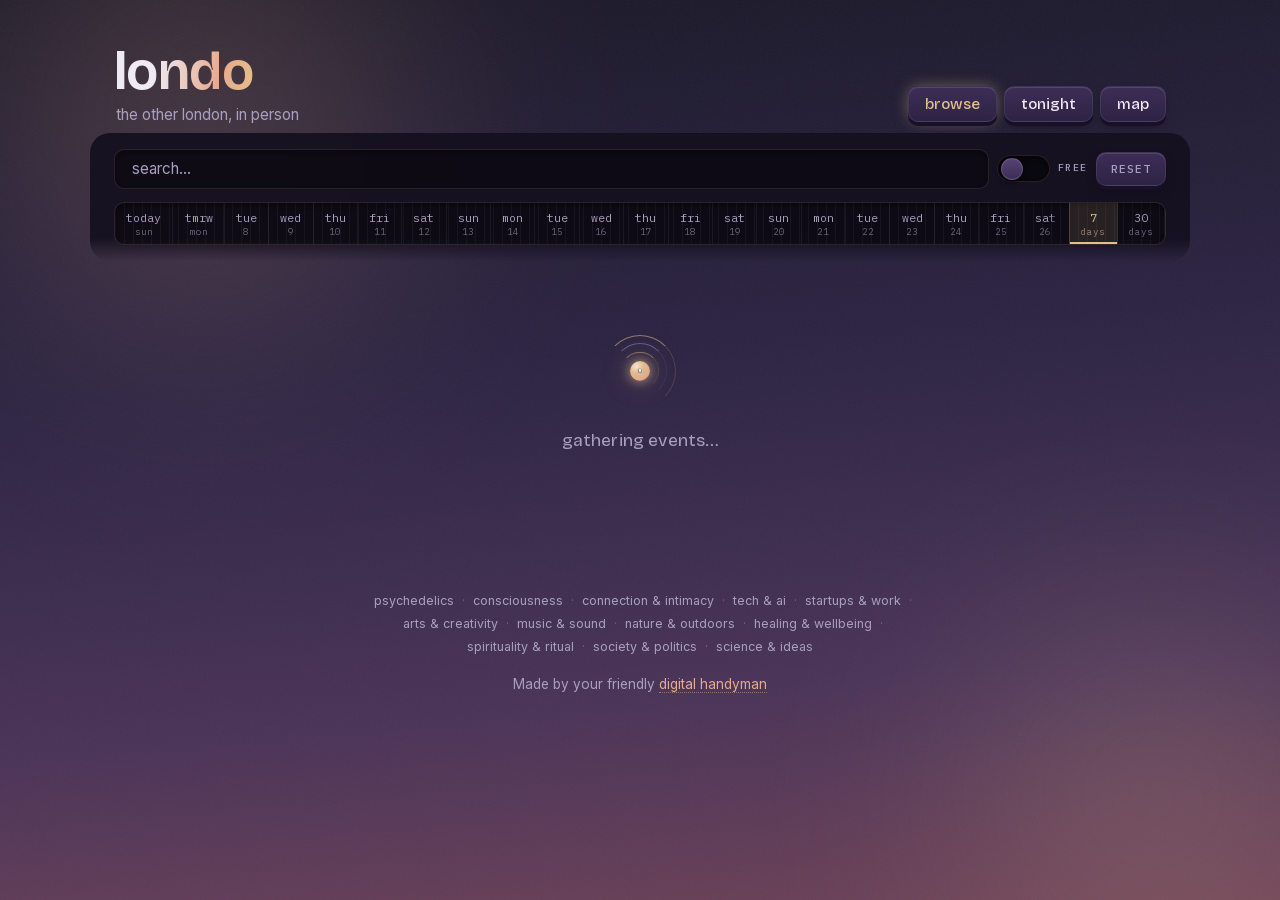
==== web/index.html @ 514b7e98 "Replace 'made in london' with the digital handyman credit Co-Authored-By: Claude Opus 5 <noreply@ant" ====
<!doctype html>
<html lang="en">
<head>
  <meta charset="utf-8">
  <meta name="viewport" content="width=device-width, initial-scale=1, viewport-fit=cover">
  <title>londo — the other london, in person</title>
  <meta name="theme-color" content="#14101f">
  <meta name="description" content="The other london, in person — gatherings that connect and inspire, from ecstatic dance to AI salons, breathwork to philosophy nights.">
  <link rel="manifest" href="manifest.webmanifest">
  <link rel="icon" type="image/svg+xml" href="icons/icon.svg">
  <link rel="icon" type="image/png" href="icons/favicon.png">
  <link rel="apple-touch-icon" href="icons/apple-touch-icon.png">
  <!-- APPLE-STARTUP-IMAGES: build_site.py replaces this with per-device
       apple-touch-startup-image links (iOS launch screens, from splash/) -->
  <meta name="apple-mobile-web-app-capable" content="yes">
  <meta name="apple-mobile-web-app-status-bar-style" content="black-translucent">
  <meta name="apple-mobile-web-app-title" content="londo">
  <link rel="stylesheet" href="fonts/fonts.css">
  <link rel="stylesheet" href="styles.css">
</head>
<body>
  <div class="sky" aria-hidden="true">
    <div class="blob blob-a"></div>
    <div class="blob blob-b"></div>
    <div class="grain"></div>
  </div>

  <header class="topbar">
    <div>
      <h1><a class="home" href="./" aria-label="londo home">londo</a></h1>
      <p class="tagline">the other london, in person</p>
    </div>
    <nav class="views" id="view-tabs" aria-label="views">
      <button class="key view-key lit" data-view="browse">browse</button>
      <button class="key view-key" data-view="tonight">tonight</button>
      <button class="key view-key" data-view="map">map</button>
    </nav>
  </header>

  <div class="controls" id="controls">
    <div class="controls-row">
      <input id="search" type="search" placeholder="search…" autocomplete="off" aria-label="search events">
      <div class="unit unit-inline">
        <label class="switch" title="free events only">
          <input type="checkbox" id="free-toggle" aria-label="free events only">
          <span class="slider"></span>
        </label>
        <span class="legend">free</span>
      </div>
      <button class="key reset-key" id="reset-filters" title="clear every filter">reset</button>
    </div>

    <div class="controls-row keys" id="category-pills" hidden>
      <button class="key cat-key lit" data-category="all">all</button>
      <button class="key cat-key key-move" data-category="move">move</button>
      <button class="key cat-key key-connect" data-category="connect">connect</button>
      <button class="key cat-key key-expand" data-category="expand">expand</button>
      <button class="key cat-key key-think" data-category="think">think</button>
      <button class="key cat-key key-make" data-category="make">make</button>
    </div>

    <div class="controls-row bench">
      <div class="unit" id="lens-unit" hidden>
        <div class="lens-toggle" id="lens-toggle" role="radiogroup" aria-label="tech lens">
          <button class="lens-stop" data-lens="tech" role="radio" aria-checked="false">tech</button>
          <button class="lens-stop lit" data-lens="all" role="radio" aria-checked="true">tech &amp; beyond</button>
          <button class="lens-stop" data-lens="beyond" role="radio" aria-checked="false">beyond</button>
        </div>
      </div>

      <div class="unit" id="compass-unit" hidden>
        <div class="areas" role="group" aria-label="london area">
          <div class="compass" id="compass">
            <svg viewBox="0 0 100 100" aria-hidden="true">
              <circle class="dial-face" cx="50" cy="50" r="49.5" />
              <path class="zone" data-area="north" d="M 40.1 40.1 A 14 14 0 0 1 59.9 40.1 L 81.8 18.2 A 45 45 0 0 0 18.2 18.2 Z"><title>north london</title></path>
              <path class="zone" data-area="east" d="M 59.9 40.1 A 14 14 0 0 1 59.9 59.9 L 81.8 81.8 A 45 45 0 0 0 81.8 18.2 Z"><title>east london</title></path>
              <path class="zone" data-area="south" d="M 59.9 59.9 A 14 14 0 0 1 40.1 59.9 L 18.2 81.8 A 45 45 0 0 0 81.8 81.8 Z"><title>south london</title></path>
              <path class="zone" data-area="west" d="M 40.1 59.9 A 14 14 0 0 1 40.1 40.1 L 18.2 18.2 A 45 45 0 0 0 18.2 81.8 Z"><title>west london</title></path>
              <circle class="zone" data-area="central" cx="50" cy="50" r="13"><title>central london</title></circle>
              <g class="dial-pts">
                <text x="50" y="21">n</text>
                <text x="79" y="50">e</text>
                <text x="50" y="79">s</text>
                <text x="21" y="50">w</text>
              </g>
            </svg>
          </div>
          <div class="area-labels">
            <span class="area-readout" id="area-readout">anywhere in london</span>
          </div>
        </div>
      </div>

      <div class="unit unit-grow">
        <div class="ticker-shell">
          <div class="ticker" id="week-strip">
            <!-- day cells rendered from live data -->
          </div>
          <div class="ticker-fixed" id="range-ticks">
            <button class="tick" data-day="7">7<small>days</small></button>
            <button class="tick" data-day="30">30<small>days</small></button>
          </div>
        </div>
      </div>
    </div>

    <div class="controls-row unit" id="topic-unit" hidden>
      <div class="tape-shell">
        <div class="tape-fixed" id="topic-anchor">
          <!-- the "anything" token stays put -->
        </div>
        <div class="tape" id="topic-chips">
          <!-- topic tokens rendered from live data -->
        </div>
      </div>
    </div>
  </div>

  <!-- our next event + this week's picks, populated from SITE.featured/SITE.curated -->
  <div id="spotlight" hidden></div>

  <main id="events">
    <div class="status status-loading" id="loading-state" aria-live="polite" aria-busy="true">
      <div class="loader" aria-hidden="true">
        <span class="loader-ring r1"></span>
        <span class="loader-ring r2"></span>
        <span class="loader-ring r3"></span>
        <span class="loader-core"></span>
        <span class="loader-spark s1"></span>
        <span class="loader-spark s2"></span>
        <span class="loader-spark s3"></span>
        <span class="loader-spark s4"></span>
      </div>
      <p class="loading-msg" id="loading-msg">gathering events…</p>
    </div>
  </main>

  <section id="map-view" hidden>
    <div id="map"></div>
  </section>

  <footer>
    <nav class="seo-nav" id="seo-nav" aria-label="topics"></nav>
    <p id="last-updated" hidden></p>
    <p>Made by your friendly <a href="https://www.digitalhandyman.london" rel="noopener">digital handyman</a></p>
  </footer>

  <nav class="bottom-tabs" id="bottom-tabs" aria-label="views">
    <button class="key view-key lit" data-view="browse">browse</button>
    <button class="key view-key" data-view="tonight">tonight</button>
    <button class="key view-key" data-view="map">map</button>
  </nav>

  <script src="config.js"></script>
  <script src="app.js"></script>
</body>
</html>
---- web/fonts/fonts.css ----
/* Self-hosted subset of Bricolage Grotesque, IBM Plex Mono, and Inter
   (latin + latin-ext only), mirroring the families/weights previously
   loaded from fonts.googleapis.com. Avoids sending visitor IPs to
   Google on every page load. Regenerate by re-fetching the same
   Google Fonts css2 URL and re-subsetting if weights/families change. */

@font-face {
  font-family: 'Bricolage Grotesque';
  font-style: normal;
  font-weight: 300 800;
  font-stretch: 100%;
  font-display: swap;
  src: url(../fonts/bricolage-grotesque-latin-ext.woff2) format('woff2');
  unicode-range: U+0100-02BA, U+02BD-02C5, U+02C7-02CC, U+02CE-02D7, U+02DD-02FF, U+0304, U+0308, U+0329, U+1D00-1DBF, U+1E00-1E9F, U+1EF2-1EFF, U+2020, U+20A0-20AB, U+20AD-20C0, U+2113, U+2C60-2C7F, U+A720-A7FF;
}
@font-face {
  font-family: 'IBM Plex Mono';
  font-style: normal;
  font-weight: 400;
  font-display: swap;
  src: url(../fonts/ibm-plex-mono-400-latin-ext.woff2) format('woff2');
  unicode-range: U+0100-02BA, U+02BD-02C5, U+02C7-02CC, U+02CE-02D7, U+02DD-02FF, U+0304, U+0308, U+0329, U+1D00-1DBF, U+1E00-1E9F, U+1EF2-1EFF, U+2020, U+20A0-20AB, U+20AD-20C0, U+2113, U+2C60-2C7F, U+A720-A7FF;
}
@font-face {
  font-family: 'IBM Plex Mono';
  font-style: normal;
  font-weight: 500;
  font-display: swap;
  src: url(../fonts/ibm-plex-mono-500-latin-ext.woff2) format('woff2');
  unicode-range: U+0100-02BA, U+02BD-02C5, U+02C7-02CC, U+02CE-02D7, U+02DD-02FF, U+0304, U+0308, U+0329, U+1D00-1DBF, U+1E00-1E9F, U+1EF2-1EFF, U+2020, U+20A0-20AB, U+20AD-20C0, U+2113, U+2C60-2C7F, U+A720-A7FF;
}
@font-face {
  font-family: 'IBM Plex Mono';
  font-style: normal;
  font-weight: 600;
  font-display: swap;
  src: url(../fonts/ibm-plex-mono-600-latin-ext.woff2) format('woff2');
  unicode-range: U+0100-02BA, U+02BD-02C5, U+02C7-02CC, U+02CE-02D7, U+02DD-02FF, U+0304, U+0308, U+0329, U+1D00-1DBF, U+1E00-1E9F, U+1EF2-1EFF, U+2020, U+20A0-20AB, U+20AD-20C0, U+2113, U+2C60-2C7F, U+A720-A7FF;
}
@font-face {
  font-family: 'Inter';
  font-style: normal;
  font-weight: 400;
  font-display: swap;
  src: url(../fonts/inter-latin-ext.woff2) format('woff2');
  unicode-range: U+0100-02BA, U+02BD-02C5, U+02C7-02CC, U+02CE-02D7, U+02DD-02FF, U+0304, U+0308, U+0329, U+1D00-1DBF, U+1E00-1E9F, U+1EF2-1EFF, U+2020, U+20A0-20AB, U+20AD-20C0, U+2113, U+2C60-2C7F, U+A720-A7FF;
}
@font-face {
  font-family: 'Inter';
  font-style: normal;
  font-weight: 500;
  font-display: swap;
  src: url(../fonts/inter-latin-ext.woff2) format('woff2');
  unicode-range: U+0100-02BA, U+02BD-02C5, U+02C7-02CC, U+02CE-02D7, U+02DD-02FF, U+0304, U+0308, U+0329, U+1D00-1DBF, U+1E00-1E9F, U+1EF2-1EFF, U+2020, U+20A0-20AB, U+20AD-20C0, U+2113, U+2C60-2C7F, U+A720-A7FF;
}
@font-face {
  font-family: 'Inter';
  font-style: normal;
  font-weight: 600;
  font-display: swap;
  src: url(../fonts/inter-latin-ext.woff2) format('woff2');
  unicode-range: U+0100-02BA, U+02BD-02C5, U+02C7-02CC, U+02CE-02D7, U+02DD-02FF, U+0304, U+0308, U+0329, U+1D00-1DBF, U+1E00-1E9F, U+1EF2-1EFF, U+2020, U+20A0-20AB, U+20AD-20C0, U+2113, U+2C60-2C7F, U+A720-A7FF;
}
@font-face {
  font-family: 'Bricolage Grotesque';
  font-style: normal;
  font-weight: 300 800;
  font-stretch: 100%;
  font-display: swap;
  src: url(../fonts/bricolage-grotesque-latin.woff2) format('woff2');
  unicode-range: U+0000-00FF, U+0131, U+0152-0153, U+02BB-02BC, U+02C6, U+02DA, U+02DC, U+0304, U+0308, U+0329, U+2000-206F, U+20AC, U+2122, U+2191, U+2193, U+2212, U+2215, U+FEFF, U+FFFD;
}
@font-face {
  font-family: 'IBM Plex Mono';
  font-style: normal;
  font-weight: 400;
  font-display: swap;
  src: url(../fonts/ibm-plex-mono-400-latin.woff2) format('woff2');
  unicode-range: U+0000-00FF, U+0131, U+0152-0153, U+02BB-02BC, U+02C6, U+02DA, U+02DC, U+0304, U+0308, U+0329, U+2000-206F, U+20AC, U+2122, U+2191, U+2193, U+2212, U+2215, U+FEFF, U+FFFD;
}
@font-face {
  font-family: 'IBM Plex Mono';
  font-style: normal;
  font-weight: 500;
  font-display: swap;
  src: url(../fonts/ibm-plex-mono-500-latin.woff2) format('woff2');
  unicode-range: U+0000-00FF, U+0131, U+0152-0153, U+02BB-02BC, U+02C6, U+02DA, U+02DC, U+0304, U+0308, U+0329, U+2000-206F, U+20AC, U+2122, U+2191, U+2193, U+2212, U+2215, U+FEFF, U+FFFD;
}
@font-face {
  font-family: 'IBM Plex Mono';
  font-style: normal;
  font-weight: 600;
  font-display: swap;
  src: url(../fonts/ibm-plex-mono-600-latin.woff2) format('woff2');
  unicode-range: U+0000-00FF, U+0131, U+0152-0153, U+02BB-02BC, U+02C6, U+02DA, U+02DC, U+0304, U+0308, U+0329, U+2000-206F, U+20AC, U+2122, U+2191, U+2193, U+2212, U+2215, U+FEFF, U+FFFD;
}
@font-face {
  font-family: 'Inter';
  font-style: normal;
  font-weight: 400;
  font-display: swap;
  src: url(../fonts/inter-latin.woff2) format('woff2');
  unicode-range: U+0000-00FF, U+0131, U+0152-0153, U+02BB-02BC, U+02C6, U+02DA, U+02DC, U+0304, U+0308, U+0329, U+2000-206F, U+20AC, U+2122, U+2191, U+2193, U+2212, U+2215, U+FEFF, U+FFFD;
}
@font-face {
  font-family: 'Inter';
  font-style: normal;
  font-weight: 500;
  font-display: swap;
  src: url(../fonts/inter-latin.woff2) format('woff2');
  unicode-range: U+0000-00FF, U+0131, U+0152-0153, U+02BB-02BC, U+02C6, U+02DA, U+02DC, U+0304, U+0308, U+0329, U+2000-206F, U+20AC, U+2122, U+2191, U+2193, U+2212, U+2215, U+FEFF, U+FFFD;
}
@font-face {
  font-family: 'Inter';
  font-style: normal;
  font-weight: 600;
  font-display: swap;
  src: url(../fonts/inter-latin.woff2) format('woff2');
  unicode-range: U+0000-00FF, U+0131, U+0152-0153, U+02BB-02BC, U+02C6, U+02DA, U+02DC, U+0304, U+0308, U+0329, U+2000-206F, U+20AC, U+2122, U+2191, U+2193, U+2212, U+2215, U+FEFF, U+FFFD;
}
---- web/styles.css ----
/* londo — the other london, in person.
   Dusk palette on an instrument panel: keys that press, toggles that click,
   a compass that points. Bricolage Grotesque speaks, Plex Mono measures. */

:root {
  --dusk-0: #14101f;
  --dusk-1: #1d1630;
  --dusk-2: #2a1f42;
  --mauve: #8e7aa8;
  --peach: #e8a98c;
  --gold: #e3c08d;
  --ink: #efeaf4;
  --ink-dim: #a99fc0;
  --card: rgba(255, 252, 250, 0.055);
  --card-edge: rgba(232, 169, 140, 0.14);
  --key-face: #2e2344;
  --key-side: #181028;
  --key-lit: #3c2d56;
  --radius: 18px;
  --display: "Bricolage Grotesque", Georgia, sans-serif;
  --mono: "IBM Plex Mono", ui-monospace, monospace;
  /* PWA launch splash + install-hint banner (psyconnect overrides in theme.css).
     Solid, opaque values on purpose — the glassy --card is too transparent for
     a free-floating banner. */
  --splash-bg: #14101f;
  --hint-bg: #201a30;
  /* One knob for every page-level container — topbar, filter bar, main, map
     and footer all read it, so they can't drift out of alignment. Sites
     override it in their theme (psyconnect runs wider to fit a 4-column
     spotlight). Kept just under the width where .grid's minmax(265px) would
     reflow the browse grid to 4 columns (~1161px). */
  --page-max: 1100px;
  font-size: 16px;
}

* { box-sizing: border-box; }

[hidden] { display: none !important; }

/* visually hidden, still read by screen readers (and crawlers) */
.sr-only {
  position: absolute;
  width: 1px;
  height: 1px;
  padding: 0;
  margin: -1px;
  overflow: hidden;
  clip: rect(0 0 0 0);
  white-space: nowrap;
  border: 0;
}

html { scroll-behavior: smooth; overflow-x: clip; }

body {
  margin: 0;
  min-height: 100vh;
  overflow-x: clip;
  background: linear-gradient(175deg, var(--dusk-0) 0%, var(--dusk-1) 38%, var(--dusk-2) 72%, #3d2a45 100%);
  color: var(--ink);
  font-family: "Inter", -apple-system, BlinkMacSystemFont, sans-serif;
  line-height: 1.5;
  padding-top: env(safe-area-inset-top);
  padding-bottom: env(safe-area-inset-bottom);
  padding-left: env(safe-area-inset-left);
  padding-right: env(safe-area-inset-right);
}

/* ---------- sky: drifting light behind everything ---------- */

.sky { position: fixed; inset: 0; z-index: -1; overflow: hidden; pointer-events: none; }

.blob { position: absolute; border-radius: 50%; filter: blur(90px); opacity: 0.5; }

.blob-a {
  width: 55vw; height: 55vw; left: -12vw; top: -18vw;
  background: radial-gradient(circle, rgba(142, 122, 168, 0.55), transparent 65%);
  animation: drift-a 75s ease-in-out infinite alternate;
}

.blob-b {
  width: 48vw; height: 48vw; right: -14vw; bottom: -16vw;
  background: radial-gradient(circle, rgba(232, 169, 140, 0.4), transparent 65%);
  animation: drift-b 95s ease-in-out infinite alternate;
}

@keyframes drift-a { to { transform: translate(9vw, 7vh) scale(1.12); } }
@keyframes drift-b { to { transform: translate(-8vw, -9vh) scale(1.08); } }

.grain {
  position: absolute; inset: 0; opacity: 0.05;
  background-image: url("data:image/svg+xml,%3Csvg xmlns='http://www.w3.org/2000/svg' width='160' height='160'%3E%3Cfilter id='n'%3E%3CfeTurbulence type='fractalNoise' baseFrequency='0.9' numOctaves='2'/%3E%3C/filter%3E%3Crect width='160' height='160' filter='url(%23n)'/%3E%3C/svg%3E");
}

/* ---------- header ---------- */

.topbar {
  padding: 2.6rem 1.5rem 0.4rem;
  max-width: var(--page-max);
  margin: 0 auto;
  display: flex;
  align-items: flex-end;
  justify-content: space-between;
  gap: 1rem;
  flex-wrap: wrap;
}

.topbar h1 {
  margin: 0;
  font-size: clamp(2.5rem, 6vw, 3.4rem);
  line-height: 1;
}

/* wordmark → homepage / default browse view.
   Gradient clip is text-only: applying it to an <a> that wraps a logo
   <img> (psyconnect) makes the hit-target dead in WebKit. */
.topbar h1 a.home {
  display: inline-block;
  position: relative;
  z-index: 1;
  font-family: var(--display);
  font-weight: 640;
  letter-spacing: -0.01em;
  text-decoration: none;
  color: inherit;
  cursor: pointer;
  pointer-events: auto;
}

.topbar h1 a.home:any-link,
.topbar h1 a.home:link,
.topbar h1 a.home:visited,
.topbar h1 a.home:hover,
.topbar h1 a.home:active,
.topbar h1 a.home:focus {
  text-decoration: none;
  color: inherit;
}

/* text wordmark (londo) — gradient fill; skip when the link holds an img */
.topbar h1 a.home:not(:has(img)) {
  background: linear-gradient(100deg, var(--ink) 30%, var(--peach) 75%, var(--gold));
  -webkit-background-clip: text;
  background-clip: text;
  color: transparent;
}
.topbar h1 a.home:not(:has(img)):any-link,
.topbar h1 a.home:not(:has(img)):link,
.topbar h1 a.home:not(:has(img)):visited,
.topbar h1 a.home:not(:has(img)):hover,
.topbar h1 a.home:not(:has(img)):active,
.topbar h1 a.home:not(:has(img)):focus {
  color: transparent;
}

.topbar h1 a.home img {
  display: block;
  pointer-events: none; /* clicks go to the <a>, not the image */
}

.topbar h1 a.home:focus-visible {
  outline: 2px solid var(--peach);
  outline-offset: 4px;
  border-radius: 4px;
}

.tagline {
  margin: 0.35rem 0 0 0.1rem;
  color: var(--ink-dim);
  font-size: 0.95rem;
  font-weight: 400;
}

/* Tagline words are crawl links to /t/*/ but must look like plain tagline
   text — never browser-default blue/purple. !important beats UA :visited. */
.topbar .tagline a:any-link,
.topbar .tagline a:link,
.topbar .tagline a:visited,
.topbar .tagline a:hover,
.topbar .tagline a:active,
.topbar .tagline a:focus,
.tagline a:any-link,
.tagline a:link,
.tagline a:visited,
.tagline a:hover,
.tagline a:active,
.tagline a:focus {
  color: var(--ink-dim) !important;
  text-decoration: none !important;
  border-bottom: none !important;
  outline: none;
  cursor: text;
}
.tagline a:focus-visible {
  outline: 1px dotted var(--ink-dim);
  outline-offset: 2px;
}

/* ---------- the mechanical kit ---------- */

.legend {
  font-family: var(--mono);
  font-size: 0.62rem;
  font-weight: 500;
  letter-spacing: 0.16em;
  text-transform: uppercase;
  color: var(--ink-dim);
}

.legend b { color: var(--gold); font-weight: 600; }

.unit { display: flex; flex-direction: column; flex-wrap: nowrap; gap: 0.4rem; min-width: 0; }
.unit-inline { flex-direction: row; align-items: center; gap: 0.5rem; }
.unit-grow { flex: 1 1 240px; min-width: 0; }

/* a wrapped column flex sizes its line to content — that made the topic
   tape push the whole page wide. Keep combined rows single-column and
   cap children at the row's width. */
.controls-row.unit { flex-wrap: nowrap; }
.controls-row.unit > * { max-width: 100%; }

/* --- keycaps --- */

.key {
  font-family: var(--display);
  font-size: 0.92rem;
  font-weight: 500;
  color: var(--ink);
  background: linear-gradient(180deg, var(--key-lit), var(--key-face));
  border: 1px solid rgba(255, 255, 255, 0.08);
  border-radius: 10px;
  padding: 0.48rem 1rem;
  cursor: pointer;
  position: relative;
  top: 0;
  box-shadow:
    0 4px 0 var(--key-side),
    0 6px 14px -6px rgba(0, 0, 0, 0.7),
    inset 0 1px 0 rgba(255, 255, 255, 0.12);
  transition: transform 0.06s ease, box-shadow 0.06s ease, color 0.15s ease;
}

.key:active {
  transform: translateY(3px);
  box-shadow: 0 1px 0 var(--key-side), inset 0 1px 0 rgba(255, 255, 255, 0.06);
}

.key.lit {
  color: var(--gold);
  box-shadow:
    0 4px 0 var(--key-side),
    0 0 16px -2px rgba(227, 192, 141, 0.5),
    inset 0 1px 0 rgba(255, 255, 255, 0.12);
}

.key.lit:active {
  box-shadow: 0 1px 0 var(--key-side), 0 0 16px -2px rgba(227, 192, 141, 0.5);
}

/* category keys glow in their own colour when lit */
.key-move.lit    { color: #f0a18e; box-shadow: 0 4px 0 var(--key-side), 0 0 16px -2px rgba(232, 131, 111, 0.55), inset 0 1px 0 rgba(255,255,255,0.12); }
.key-connect.lit { color: var(--gold); }
.key-expand.lit  { color: #b9a0e8; box-shadow: 0 4px 0 var(--key-side), 0 0 16px -2px rgba(157, 127, 209, 0.6), inset 0 1px 0 rgba(255,255,255,0.12); }
.key-think.lit   { color: #8ad2bf; box-shadow: 0 4px 0 var(--key-side), 0 0 16px -2px rgba(95, 181, 162, 0.55), inset 0 1px 0 rgba(255,255,255,0.12); }
.key-make.lit    { color: #ec9bbf; box-shadow: 0 4px 0 var(--key-side), 0 0 16px -2px rgba(217, 106, 158, 0.55), inset 0 1px 0 rgba(255,255,255,0.12); }

.reset-key {
  font-family: var(--mono);
  font-size: 0.72rem;
  letter-spacing: 0.1em;
  text-transform: uppercase;
  color: var(--ink-dim);
  padding: 0.52rem 0.85rem;
}

.reset-key:hover { color: var(--peach); }

/* --- header / bottom view keys --- */

.views { display: inline-flex; gap: 0.45rem; padding-bottom: 0.3rem; }

.view-key { font-size: 0.95rem; }

.bottom-tabs { display: none; }

/* ---------- controls ---------- */

.controls {
  position: sticky;
  top: env(safe-area-inset-top, 0);
  z-index: 10;
  display: flex;
  flex-direction: column;
  gap: 0.8rem;
  padding: 1rem 1.5rem 1rem;
  max-width: var(--page-max);
  margin: 0 auto;
  border-radius: 20px;
  background: linear-gradient(to bottom, rgba(20, 16, 31, 0.94) 82%, rgba(20, 16, 31, 0));
  backdrop-filter: blur(10px);
  -webkit-backdrop-filter: blur(10px);
}

.controls-row {
  display: flex;
  flex-wrap: wrap;
  gap: 0.5rem;
  align-items: center;
}

.controls-row.keys { gap: 0.5rem; }

.bench {
  align-items: center;
  gap: 1.4rem;
}

#search {
  flex: 1 1 220px;
  height: 2.5rem;
  padding: 0 1.05rem;
  border-radius: 10px;
  border: 1px solid var(--card-edge);
  background: rgba(0, 0, 0, 0.35);
  box-shadow: inset 0 2px 8px rgba(0, 0, 0, 0.45);
  color: var(--ink);
  font-size: 0.95rem;
  font-family: inherit;
  transition: border-color 0.25s ease;
}

#search::placeholder { color: var(--ink-dim); }

#search:focus { outline: none; border-color: var(--peach); }
/* keyboard focus keeps a real ring — the border tint alone is too quiet */
#search:focus-visible {
  outline: 2px solid var(--peach);
  outline-offset: 2px;
}

/* --- free-only slide switch --- */

.switch { position: relative; width: 3.3rem; height: 1.7rem; flex: none; }
.switch input { display: none; }

.slider {
  position: absolute; inset: 0; border-radius: 999px; cursor: pointer;
  background: rgba(0, 0, 0, 0.5);
  border: 1px solid var(--card-edge);
  box-shadow: inset 0 2px 6px rgba(0, 0, 0, 0.6);
  transition: background 0.2s;
}

.slider::before {
  content: ""; position: absolute; left: 3px; top: 2px;
  width: 1.25rem; height: 1.25rem; border-radius: 50%;
  background: linear-gradient(180deg, #564273, var(--key-lit));
  border: 1px solid rgba(255, 255, 255, 0.15);
  box-shadow: 0 2px 5px rgba(0, 0, 0, 0.6);
  transition: transform 0.18s cubic-bezier(0.3, 1.4, 0.5, 1), background 0.2s;
}

.switch input:checked + .slider { background: rgba(227, 192, 141, 0.22); }
.switch input:checked + .slider::before {
  transform: translateX(1.55rem);
  background: linear-gradient(180deg, var(--gold), #b8945e);
}

/* --- lens toggle: three stacked stops --- */

.lens-toggle {
  display: flex;
  flex-direction: column;
  width: 9.6rem;
  border-radius: 10px;
  border: 1px solid var(--card-edge);
  background: rgba(0, 0, 0, 0.35);
  box-shadow: inset 0 2px 10px rgba(0, 0, 0, 0.55);
  overflow: hidden;
}

.lens-stop {
  height: 1.55rem;
  border: none;
  background: none;
  cursor: pointer;
  font-family: var(--mono);
  font-size: 0.74rem;
  color: var(--ink-dim);
  opacity: 0.6;
  transition: color 0.15s, opacity 0.15s, background 0.15s;
}

.lens-stop + .lens-stop { border-top: 1px solid rgba(255, 255, 255, 0.06); }

/* the end stops follow the housing's curve so a lit ring isn't squared off */
.lens-stop:first-child { border-radius: 9px 9px 0 0; }
.lens-stop:last-child { border-radius: 0 0 9px 9px; }

.lens-stop.lit {
  color: var(--gold);
  opacity: 1;
  font-weight: 600;
  background: rgba(227, 192, 141, 0.09);
  box-shadow: inset 0 0 0 1px rgba(227, 192, 141, 0.3);
}

@media (hover: hover) {
  .lens-stop:not(.lit):hover { color: var(--ink); opacity: 0.9; }
}

/* --- the area dial: five zones + a synced label column --- */

.areas {
  display: flex;
  gap: 0.8rem;
  align-items: center;
}

.compass {
  width: 6.2rem;
  flex: none;
  filter: drop-shadow(0 5px 12px rgba(0, 0, 0, 0.4));
}

.compass svg { display: block; width: 100%; height: auto; }

/* the dial sits in a dark well, like the other instruments */
.dial-face {
  fill: rgba(0, 0, 0, 0.35);
  stroke: var(--card-edge);
  stroke-width: 1;
}

.zone {
  fill: rgba(255, 255, 255, 0.04);
  stroke: rgba(255, 255, 255, 0.1);
  stroke-width: 1;
  stroke-linejoin: round;
  cursor: pointer;
  transition: fill 0.15s ease, stroke 0.15s ease;
}

.zone.lit {
  fill: rgba(227, 192, 141, 0.28);
  stroke: rgba(227, 192, 141, 0.7);
}

.dial-pts text {
  font-family: var(--mono);
  font-size: 8px;
  fill: var(--ink-dim);
  opacity: 0.75;
  text-anchor: middle;
  dominant-baseline: central;
  pointer-events: none;
}

.area-labels {
  display: flex;
  flex-direction: column;
  gap: 0.3rem;
  align-items: flex-start;
}

.area-readout {
  font-family: var(--display);
  font-size: 0.95rem;
  font-weight: 500;
  color: var(--gold);
  line-height: 1.2;
  cursor: pointer;
}

/* hover highlights only where hover exists — on touch they stick */
@media (hover: hover) {
  .zone:hover { fill: rgba(232, 169, 140, 0.14); }
}

/* --- day ticker tape (scrolling dates + pinned 7/30) --- */

.ticker-shell {
  display: flex;
  min-width: 0;
  overflow: hidden; /* clip lit ticks to the rounded corners */
  border: 1px solid var(--card-edge);
  border-radius: 10px;
  background:
    repeating-linear-gradient(90deg, rgba(255,255,255,0.045) 0 1px, transparent 1px 9px),
    rgba(0, 0, 0, 0.35);
  box-shadow: inset 0 2px 8px rgba(0, 0, 0, 0.5);
}

.ticker {
  display: flex;
  flex: 1 1 auto;
  min-width: 0;
  overflow-x: auto;
  scrollbar-width: none;
  -webkit-overflow-scrolling: touch;
  scroll-snap-type: x proximity;
  cursor: grab;
  user-select: none;
  -webkit-user-select: none;
  mask-image: linear-gradient(to right, transparent, black 12px, black calc(100% - 22px), transparent);
  -webkit-mask-image: linear-gradient(to right, transparent, black 12px, black calc(100% - 22px), transparent);
}

.ticker::-webkit-scrollbar { display: none; }

.ticker-fixed {
  display: flex;
  flex: none;
  border-left: 1px solid rgba(232, 169, 140, 0.3);
}

.tick {
  flex: none;
  scroll-snap-align: start;
  padding: 0.45rem 0.7rem 0.4rem;
  cursor: pointer;
  font-family: var(--mono);
  font-size: 0.72rem;
  color: var(--ink-dim);
  border: none;
  background: none;
  border-right: 1px solid rgba(255, 255, 255, 0.06);
  text-align: center;
  transition: color 0.15s, background 0.15s;
}

.tick small { display: block; font-size: 0.58rem; opacity: 0.6; }

@media (hover: hover) {
  .tick:hover { color: var(--ink); }
}

.tick.cursor {
  color: var(--gold);
  background: rgba(227, 192, 141, 0.12);
  box-shadow: inset 0 -2px 0 var(--gold);
}

/* --- topic token tape (multi-select) --- */

/* "anything" sits still on the left; the rest of the tokens scroll past it */
.tape-shell {
  display: flex;
  align-items: center;
  gap: 0.35rem;
  width: 100%;
  min-width: 0;
}

.tape-fixed { flex: none; padding: 2px 0 2px 4px; }

.tape {
  display: flex;
  flex: 1 1 auto;
  min-width: 0;
  gap: 0.35rem;
  overflow-x: auto;
  scrollbar-width: none;
  -webkit-overflow-scrolling: touch;
  cursor: grab;
  user-select: none;
  -webkit-user-select: none;
  padding: 2px 4px;
  mask-image: linear-gradient(to right, transparent, black 12px, black calc(100% - 34px), transparent);
  -webkit-mask-image: linear-gradient(to right, transparent, black 12px, black calc(100% - 34px), transparent);
}

.tape::-webkit-scrollbar { display: none; }

.token {
  flex: none;
  font-family: var(--mono);
  font-size: 0.7rem;
  color: var(--ink-dim);
  background: rgba(255, 255, 255, 0.05);
  border: 1px solid rgba(255, 255, 255, 0.09);
  border-radius: 7px;
  padding: 0.34rem 0.55rem;
  cursor: pointer;
  transition: color 0.12s, border-color 0.12s, background 0.12s;
}

@media (hover: hover) {
  .token:hover { color: var(--ink); }
}

.token.lit {
  color: var(--gold);
  border-color: rgba(227, 192, 141, 0.55);
  background: rgba(227, 192, 141, 0.1);
}

/* how many this chip yields in the window on screen right now */
.token-count {
  margin-left: 0.32rem;
  font-size: 0.86em;
  opacity: 0.55;
}

/* nothing behind this door in the current window — still clickable (it
   opens the "try a wider look" path), just not advertised */
.token.spent {
  opacity: 0.42;
}

.token.spent .token-count { opacity: 0.75; }

/* a live search reaches past the chosen day, so the strip stands down */
.ticker-shell.standing-by {
  opacity: 0.45;
  transition: opacity 0.15s ease;
}

/* ---------- events ---------- */

main {
  max-width: var(--page-max);
  margin: 0 auto;
  padding: 0.6rem 1.5rem 4rem;
}

.status {
  color: var(--ink-dim);
  padding: 3.5rem 0;
  text-align: center;
  font-family: var(--display);
  font-weight: 400;
  font-size: 1.1rem;
  animation: breathe 2.2s ease-in-out infinite;
  transition: opacity 0.4s ease;
}

/* loading: radar rings + orbiting sparks over cycling copy */
.status-loading {
  display: flex;
  flex-direction: column;
  align-items: center;
  gap: 1.35rem;
  padding: 4rem 0 3.5rem;
  animation: none;
}

.loading-msg {
  margin: 0;
  min-height: 1.5em;
  color: var(--ink-dim);
  font-family: var(--display);
  font-weight: 400;
  font-size: 1.1rem;
  letter-spacing: 0.01em;
  animation: breathe 2.2s ease-in-out infinite;
  transition: opacity 0.35s ease;
}

.loading-msg.is-fading {
  /* kill breathe so it can't fight the crossfade opacity */
  animation: none;
  opacity: 0;
}

.loader {
  position: relative;
  width: 4.5rem;
  height: 4.5rem;
  flex: none;
}

.loader-core {
  position: absolute;
  inset: 36%;
  border-radius: 50%;
  background:
    radial-gradient(circle at 35% 30%, #fff6e8 0%, var(--gold) 35%, var(--peach) 70%, transparent 100%);
  box-shadow:
    0 0 12px rgba(227, 192, 141, 0.75),
    0 0 28px rgba(232, 169, 140, 0.4);
  animation: core-pulse 1.8s ease-in-out infinite;
}

.loader-ring {
  position: absolute;
  inset: 0;
  border-radius: 50%;
  border: 1px solid transparent;
  border-top-color: rgba(227, 192, 141, 0.55);
  border-right-color: rgba(232, 169, 140, 0.2);
  animation: ring-spin 2.4s linear infinite;
}

.loader-ring.r2 {
  inset: 12%;
  border-top-color: rgba(142, 122, 168, 0.65);
  border-right-color: rgba(142, 122, 168, 0.15);
  animation-duration: 3.2s;
  animation-direction: reverse;
}

.loader-ring.r3 {
  inset: 24%;
  border-top-color: rgba(232, 169, 140, 0.5);
  border-right-color: rgba(227, 192, 141, 0.12);
  animation-duration: 1.8s;
}

.loader-spark {
  position: absolute;
  top: 50%;
  left: 50%;
  width: 0.38rem;
  height: 0.38rem;
  margin: -0.19rem;
  border-radius: 50%;
  background: var(--gold);
  box-shadow: 0 0 8px rgba(227, 192, 141, 0.9);
  animation: spark-orbit 2.8s linear infinite;
}

.loader-spark.s1 { animation-duration: 2.8s; }
.loader-spark.s2 {
  width: 0.28rem;
  height: 0.28rem;
  margin: -0.14rem;
  background: var(--peach);
  box-shadow: 0 0 7px rgba(232, 169, 140, 0.85);
  animation-duration: 3.6s;
  animation-direction: reverse;
  animation-delay: -0.7s;
}
.loader-spark.s3 {
  width: 0.22rem;
  height: 0.22rem;
  margin: -0.11rem;
  background: var(--mauve);
  box-shadow: 0 0 6px rgba(142, 122, 168, 0.9);
  animation-duration: 4.2s;
  animation-delay: -1.4s;
}
.loader-spark.s4 {
  width: 0.18rem;
  height: 0.18rem;
  margin: -0.09rem;
  background: #fff6e8;
  box-shadow: 0 0 6px rgba(255, 246, 232, 0.8);
  animation-duration: 2.2s;
  animation-delay: -0.3s;
}

@keyframes core-pulse {
  0%, 100% { transform: scale(0.88); opacity: 0.85; }
  50% { transform: scale(1.08); opacity: 1; }
}

@keyframes ring-spin {
  to { transform: rotate(360deg); }
}

@keyframes spark-orbit {
  0% {
    transform: rotate(0deg) translateX(1.85rem) scale(1);
    opacity: 0.95;
  }
  50% {
    transform: rotate(180deg) translateX(1.85rem) scale(0.75);
    opacity: 0.55;
  }
  100% {
    transform: rotate(360deg) translateX(1.85rem) scale(1);
    opacity: 0.95;
  }
}

/* expand default 7-day browse to the full 30-day horizon */
.show-more {
  display: flex;
  justify-content: center;
  margin: 2rem 0 1rem;
}
.show-more-btn {
  min-width: 10rem;
}

@keyframes breathe {
  0%, 100% { opacity: 0.5; }
  50% { opacity: 0.95; }
}

.day-heading {
  display: flex;
  align-items: baseline;
  gap: 0.7rem;
  margin: 2.6rem 0 1.1rem;
  font-family: var(--display);
  font-weight: 560;
  font-size: 1.4rem;
  letter-spacing: 0.005em;
}

.day-heading .when { color: var(--gold); font-weight: 480; }
.day-heading .count {
  font-family: var(--mono);
  font-size: 0.7rem;
  font-weight: 500;
  color: var(--ink-dim);
  letter-spacing: 0.08em;
}

.day-heading::after {
  content: "";
  flex: 1;
  height: 1px;
  background: linear-gradient(to right, var(--card-edge), transparent);
  align-self: center;
}

.grid {
  display: grid;
  grid-template-columns: repeat(auto-fill, minmax(265px, 1fr));
  gap: 1.1rem;
}

.card {
  display: flex;
  flex-direction: column;
  background: var(--card);
  border: 1px solid var(--card-edge);
  border-radius: var(--radius);
  overflow: hidden;
  text-decoration: none;
  color: inherit;
  opacity: 0;
  animation: settle 0.55s ease forwards;
  transition: transform 0.3s cubic-bezier(0.22, 1, 0.36, 1), border-color 0.3s ease, box-shadow 0.3s ease;
}

@keyframes settle {
  from { opacity: 0; transform: translateY(14px); }
  to { opacity: 1; transform: translateY(0); }
}

/* repaints that shouldn't read as an arrival (see animateDayChange) */
.card.instant {
  opacity: 1;
  animation: none;
}

.card:hover {
  transform: translateY(-5px);
  border-color: rgba(232, 169, 140, 0.45);
  box-shadow: 0 18px 40px -18px rgba(0, 0, 0, 0.55);
}

.banner {
  position: relative;
  aspect-ratio: 16 / 9;
  display: flex;
  align-items: center;
  justify-content: center;
  overflow: hidden;
  background: var(--dusk-2);
}

.banner img {
  width: 100%;
  height: 100%;
  object-fit: cover;
  display: block;
  transition: transform 0.6s cubic-bezier(0.22, 1, 0.36, 1);
}

.card:hover .banner img { transform: scale(1.045); }

.banner::after {
  content: "";
  position: absolute;
  inset: 0;
  background: linear-gradient(to top, rgba(20, 16, 31, 0.35), transparent 45%);
  pointer-events: none;
}

.placeholder-initial {
  font-family: var(--mono);
  font-size: 1.25rem;
  font-weight: 600;
  color: rgba(255, 250, 245, 0.9);
  text-align: center;
  padding: 0.75rem 1rem;
  line-height: 1.3;
  word-break: break-word;
  max-width: 100%;
}

.badge {
  position: absolute;
  top: 0.65rem;
  left: 0.65rem;
  z-index: 1;
  padding: 0.24rem 0.55rem;
  border-radius: 7px;
  font-family: var(--mono);
  font-size: 0.6rem;
  font-weight: 600;
  letter-spacing: 0.07em;
  text-transform: lowercase;
  color: #fff7f0;
  background: rgba(20, 16, 31, 0.6);
  backdrop-filter: blur(4px);
  border: 1px solid rgba(255, 252, 250, 0.16);
}

.badge-cat-move    { background: rgba(232, 131, 111, 0.8); }
.badge-cat-connect { background: rgba(196, 152, 84, 0.85); }
.badge-cat-expand  { background: rgba(157, 127, 209, 0.8); }
.badge-cat-think   { background: rgba(63, 148, 130, 0.85); }
.badge-cat-make    { background: rgba(217, 106, 158, 0.8); }

.pick-mark {
  position: absolute;
  bottom: 0.55rem;
  right: 0.65rem;
  z-index: 1;
  font-family: var(--mono);
  font-size: 0.64rem;
  font-weight: 600;
  letter-spacing: 0.04em;
  color: var(--gold);
  text-shadow: 0 1px 6px rgba(20, 16, 31, 0.9);
}

.card-body { padding: 0.9rem 1.05rem 1.05rem; }

.time {
  display: flex;
  align-items: center;
  gap: 0.4rem;
  margin: 0;
  font-family: var(--mono);
  font-size: 0.72rem;
  font-weight: 600;
  letter-spacing: 0.04em;
  color: var(--gold);
}

.time .dot { width: 7px; height: 7px; border-radius: 50%; flex: none; }

.dot-morning { background: var(--gold); box-shadow: 0 0 8px var(--gold); }
.dot-afternoon { background: var(--peach); box-shadow: 0 0 8px var(--peach); }
.dot-evening { background: var(--mauve); box-shadow: 0 0 8px var(--mauve); }

.card-body h3 {
  margin: 0.35rem 0 0.3rem;
  font-family: var(--display);
  font-weight: 580;
  font-size: 1.06rem;
  line-height: 1.3;
}

.hook {
  margin: 0.1rem 0 0.35rem;
  font-family: var(--display);
  font-weight: 400;
  font-size: 0.88rem;
  line-height: 1.42;
  color: var(--gold);
  opacity: 0.92;
}

.venue, .meta {
  margin: 0.18rem 0 0;
  font-family: var(--mono);
  font-size: 0.7rem;
  color: var(--ink-dim);
}

.blurb { display: none; }

.free-tag { color: var(--peach); font-weight: 600; }

/* ---------- tonight ---------- */

.tonight-head {
  display: flex;
  align-items: baseline;
  gap: 0.9rem;
  flex-wrap: wrap;
  margin: 1.6rem 0 1.2rem;
}

.tonight-title {
  margin: 0;
  font-family: var(--display);
  font-weight: 620;
  font-size: 2.1rem;
  background: linear-gradient(100deg, var(--ink) 35%, var(--peach) 80%);
  -webkit-background-clip: text;
  background-clip: text;
  color: transparent;
}

.tonight-sub {
  margin: 0;
  color: var(--ink-dim);
  font-family: var(--mono);
  font-size: 0.78rem;
  flex: 1;
}

.surprise { color: var(--gold); }

.surprise-note { padding: 0.6rem 0 0.8rem; animation: none; }

.grid-solo {
  grid-template-columns: minmax(265px, 460px);
  justify-content: center;
}

.show-all { display: block; margin: 1.6rem auto 0; }

/* ---------- map ---------- */

#map-view {
  max-width: var(--page-max);
  margin: 0 auto;
  padding: 0.6rem 1.5rem 3rem;
}

#map {
  height: min(72vh, 640px);
  border-radius: var(--radius);
  border: 1px solid var(--card-edge);
  background: var(--dusk-2);
  /* contain Leaflet's internal pane z-indexes (400–700) so they don't
     paint over the fixed bottom nav */
  isolation: isolate;
}

.leaflet-popup-content-wrapper, .leaflet-popup-tip {
  background: var(--dusk-1);
  color: var(--ink);
}

.leaflet-popup-content a { color: var(--peach); }

/* ---------- submit box ---------- */

.submit {
  max-width: 560px;
  margin: 1.5rem auto 0;
  padding: 0 1.5rem;
  text-align: center;
}

.submit-prompt {
  margin: 0 0 0.55rem;
  font-family: var(--display);
  font-weight: 460;
  color: var(--ink-dim);
}

#submit-form {
  display: flex;
  gap: 0.5rem;
  justify-content: center;
  flex-wrap: wrap;
}

#submit-url {
  flex: 1 1 260px;
  height: 2.5rem;
  padding: 0 1.05rem;
  border-radius: 10px;
  border: 1px solid var(--card-edge);
  background: rgba(0, 0, 0, 0.35);
  box-shadow: inset 0 2px 8px rgba(0, 0, 0, 0.45);
  color: var(--ink);
  font-size: 0.9rem;
  font-family: inherit;
}

#submit-url::placeholder { color: var(--ink-dim); }

#submit-url:focus { outline: none; border-color: var(--peach); }

.submit-note {
  margin: 0.55rem 0 0;
  font-family: var(--mono);
  font-size: 0.74rem;
  color: var(--mauve);
}

/* ---------- header-link landings (?topic= / ?category=) ---------- */

.landing-intro {
  margin: 0.4rem 0 1.6rem;
  padding: 0 0 0.4rem;
}

.landing-kicker {
  margin: 0 0 0.45rem;
  font-family: var(--mono);
  font-size: 0.62rem;
  font-weight: 500;
  letter-spacing: 0.14em;
  text-transform: uppercase;
  color: var(--mauve);
}

.landing-title {
  margin: 0 0 0.7rem;
  font-family: var(--display);
  font-weight: 520;
  font-size: clamp(1.55rem, 3.6vw, 2rem);
  letter-spacing: -0.02em;
  line-height: 1.2;
  color: var(--ink);
}

.landing-lead {
  margin: 0 0 0.7rem;
  color: var(--ink-dim);
  font-size: 1.02rem;
  line-height: 1.55;
}

.landing-lead:last-of-type {
  margin-bottom: 1rem;
}

.landing-clear {
  appearance: none;
  border: none;
  background: none;
  padding: 0;
  margin: 0;
  font: inherit;
  font-size: 0.88rem;
  color: var(--mauve);
  cursor: pointer;
  text-decoration: none;
  border-bottom: 1px dotted rgba(125, 138, 106, 0.55);
}

.landing-clear:hover {
  color: var(--peach);
  border-bottom-color: var(--peach);
}

/* ---------- static SEO pages (/e/…, /t/…, /c/…) ---------- */

body.static-page {
  min-height: 100vh;
}

.static-header {
  max-width: 720px;
  margin: 0 auto;
  padding: 1.6rem 1.5rem 0.4rem;
}

.static-brand,
.static-brand:link,
.static-brand:visited,
.static-brand:hover,
.static-brand:active {
  display: inline-block;
  text-decoration: none;
  color: var(--ink);
  font-family: var(--display);
  font-size: 1.65rem;
  font-weight: 560;
  letter-spacing: -0.02em;
}

.static-logo {
  display: block;
  height: 2.4rem;
  width: auto;
  max-width: 100%;
}

.static-tagline {
  margin: 0.45rem 0 0;
  color: var(--ink-dim);
  font-size: 0.9rem;
  line-height: 1.4;
}

.static-main {
  max-width: 720px;
  margin: 0 auto;
  padding: 0.6rem 1.5rem 3.5rem;
}

.static-footer {
  max-width: 720px;
  margin: 0 auto;
  padding: 0.5rem 1.5rem 3rem;
  text-align: center;
  color: var(--ink-dim);
  font-size: 0.85rem;
}

.static-footer-home a {
  color: var(--peach);
  text-decoration: none;
  border-bottom: 1px dotted rgba(232, 169, 140, 0.45);
}

.static-crumbs {
  display: flex;
  flex-wrap: wrap;
  gap: 0.4rem;
  align-items: center;
  margin: 0 0 1.2rem;
  font-family: var(--mono);
  font-size: 0.68rem;
  letter-spacing: 0.08em;
  text-transform: uppercase;
  color: var(--ink-dim);
}

/* header links: kill default blue on :link/:visited and keep hover quiet */
.static-header a,
.static-header a:link,
.static-header a:visited,
.static-header a:hover,
.static-header a:active,
.static-crumbs a,
.static-crumbs a:link,
.static-crumbs a:visited,
.static-crumbs a:hover,
.static-crumbs a:active {
  color: var(--ink-dim);
  text-decoration: none;
}

/* brand sits in .static-header but should stay ink, not dim */
.static-header a.static-brand,
.static-header a.static-brand:link,
.static-header a.static-brand:visited,
.static-header a.static-brand:hover,
.static-header a.static-brand:active {
  color: var(--ink);
}

.static-kicker {
  margin: 0 0 0.55rem;
  font-family: var(--mono);
  font-size: 0.68rem;
  font-weight: 500;
  letter-spacing: 0.14em;
  text-transform: uppercase;
  color: var(--mauve);
}

.static-title {
  margin: 0 0 0.75rem;
  font-family: var(--display);
  font-weight: 520;
  font-size: clamp(1.7rem, 4.2vw, 2.25rem);
  line-height: 1.18;
  letter-spacing: -0.02em;
  color: var(--ink);
}

.static-hook {
  margin: 0 0 1.35rem;
  font-family: var(--display);
  font-size: 1.12rem;
  font-weight: 420;
  line-height: 1.45;
  color: var(--gold);
}

.static-intro {
  margin: 0.55rem 0 0;
  max-width: 38rem;
}

.static-lead {
  margin: 0 0 0.75rem;
  color: var(--ink-dim);
  font-size: 1.05rem;
  line-height: 1.6;
}

.static-lead:last-child {
  margin-bottom: 0;
}

/* final count/freshness line sits a touch quieter */
.static-intro .static-lead:last-child {
  margin-top: 0.9rem;
  font-size: 0.95rem;
  color: var(--mauve);
}

.static-facts {
  display: grid;
  grid-template-columns: repeat(auto-fit, minmax(10.5rem, 1fr));
  gap: 0.85rem 1.1rem;
  margin: 0 0 1.25rem;
  padding: 1rem 1.1rem;
  border-radius: calc(var(--radius) - 6px);
  background: var(--card);
  border: 1px solid var(--card-edge);
}

.static-fact {
  margin: 0;
}

.static-fact dt {
  font-family: var(--mono);
  font-size: 0.62rem;
  letter-spacing: 0.14em;
  text-transform: uppercase;
  color: var(--mauve);
  margin-bottom: 0.25rem;
}

.static-fact dd {
  margin: 0;
  color: var(--ink);
  font-size: 0.98rem;
  line-height: 1.35;
}

.static-chips {
  display: flex;
  flex-wrap: wrap;
  gap: 0.45rem;
  margin: 0 0 1.4rem;
}

.static-chip {
  display: inline-block;
  padding: 0.28rem 0.7rem;
  border-radius: 999px;
  border: 1px solid var(--card-edge);
  background: var(--card);
  color: var(--ink-dim);
  text-decoration: none;
  font-size: 0.78rem;
}

.static-chip:hover {
  color: var(--ink);
  border-color: var(--peach);
}

.static-figure {
  margin: 0 0 1.5rem;
}

.static-figure img {
  display: block;
  width: 100%;
  height: auto;
  border-radius: calc(var(--radius) - 4px);
  border: 1px solid var(--card-edge);
}

.static-prose {
  color: var(--ink);
  font-size: 1.02rem;
  line-height: 1.65;
}

.static-prose p {
  margin: 0 0 1rem;
}

.static-prose p:last-child {
  margin-bottom: 0;
}

.static-cta-wrap {
  margin: 2rem 0 0;
}

.static-cta {
  display: inline-block;
  padding: 0.75rem 1.5rem;
  border-radius: 999px;
  border: 1px solid var(--peach);
  color: var(--peach);
  text-decoration: none;
  font-family: var(--display);
  font-size: 1rem;
  font-weight: 500;
}

.static-cta:hover {
  background: rgba(232, 169, 140, 0.12);
}

/* chat-shared listing with no ticket page */
.static-cta-note {
  font-size: 0.9rem;
  opacity: 0.7;
}

.static-back {
  margin: 1.75rem 0 0;
}

.static-back a {
  color: var(--mauve);
  text-decoration: none;
  font-size: 0.92rem;
}

.static-back a:hover {
  color: var(--peach);
}

.static-list-head {
  margin-bottom: 1.6rem;
}

.static-list {
  list-style: none;
  margin: 0;
  padding: 0;
}

.static-list-item {
  margin: 0;
  padding: 1.15rem 0;
  border-top: 1px solid var(--card-edge);
}

.static-list-item:last-child {
  border-bottom: 1px solid var(--card-edge);
}

.static-list-title {
  display: inline-block;
  color: var(--ink);
  text-decoration: none;
  font-family: var(--display);
  font-size: 1.2rem;
  font-weight: 500;
  line-height: 1.3;
  letter-spacing: -0.01em;
}

.static-list-title:hover {
  color: var(--peach);
}

.static-list-meta {
  margin: 0.3rem 0 0;
  color: var(--ink-dim);
  font-size: 0.9rem;
  line-height: 1.4;
}

.static-list-org {
  color: var(--ink-dim);
}

.static-list-hook {
  margin: 0.4rem 0 0;
  color: var(--gold);
  font-style: italic;
  font-size: 0.95rem;
  line-height: 1.45;
  max-width: 38rem;
}

/* ---------- footer ---------- */

footer {
  max-width: var(--page-max);
  margin: 0 auto;
  padding: 1rem 1.5rem 2.5rem;
  color: var(--ink-dim);
  font-size: 0.85rem;
  text-align: center;
}

footer a {
  color: var(--peach);
  text-decoration: none;
  border-bottom: 1px dotted rgba(232, 169, 140, 0.5);
}

footer a:hover { color: var(--gold); }

/* quiet topic nav for crawl paths; not a loud UI chrome */
.seo-nav {
  display: flex;
  flex-wrap: wrap;
  justify-content: center;
  align-items: baseline;
  gap: 0.25rem 0.15rem;
  max-width: 36rem;
  margin: 0 auto 1.1rem;
  font-size: 0.78rem;
  line-height: 1.55;
  color: var(--ink-dim);
}
.seo-nav a {
  color: var(--ink-dim);
  text-decoration: none;
  border-bottom: none;
  padding: 0 0.35rem;
}
.seo-nav a:hover {
  color: var(--ink-dim);
  border-bottom: none;
  opacity: 0.85;
}
.seo-sep {
  color: var(--ink-dim);
  opacity: 0.45;
  user-select: none;
}

#last-updated {
  font-family: var(--mono);
  font-size: 0.74rem;
  color: var(--mauve);
  margin-bottom: 0.2rem;
}

/* ---------- time-of-day theming ----------
   The site at 8am is not the site at 11pm. Same bones, shifted light. */

body.theme-dawn {
  background: linear-gradient(175deg, #1a1828 0%, #2b2342 40%, #4a3358 75%, #6e4257 100%);
}

body.theme-dawn .blob-a { background: radial-gradient(circle, rgba(232, 169, 140, 0.5), transparent 65%); }
body.theme-dawn .blob-b { background: radial-gradient(circle, rgba(227, 192, 141, 0.42), transparent 65%); }

body.theme-day {
  background: linear-gradient(175deg, #181426 0%, #251d3c 45%, #34254b 78%, #45304d 100%);
}

body.theme-night {
  background: linear-gradient(175deg, #0d0a16 0%, #131022 45%, #1c1531 80%, #261b36 100%);
}

body.theme-night .blob { opacity: 0.35; }

/* ---------- small screens ---------- */

@media (max-width: 640px) {
  /* view keys move to a thumb-reach bottom bar */
  .topbar .views { display: none; }

  /* compact header */
  .topbar { padding: 1.2rem 1.2rem 0; }
  .topbar h1 { font-size: 2rem; }
  .tagline { font-size: 0.8rem; margin-top: 0.1rem; }

  .bottom-tabs {
    display: flex;
    justify-content: center;
    gap: 0.6rem;
    position: fixed;
    left: 0; right: 0; bottom: 0;
    z-index: 20;
    padding: 0.65rem 1rem calc(0.75rem + env(safe-area-inset-bottom));
    background: linear-gradient(to top, rgba(20, 16, 31, 0.96) 70%, rgba(20, 16, 31, 0));
    backdrop-filter: blur(10px);
    -webkit-backdrop-filter: blur(10px);
  }

  .bottom-tabs .key { flex: 1; max-width: 8.5rem; text-align: center; }

  main, #map-view { padding-bottom: 5.5rem; }
  .submit { margin-bottom: 1rem; }
  footer { padding-bottom: 6rem; }

  /* controls scroll away with the page instead of eating viewport height,
     and compress so the first events show without scrolling */
  .controls {
    position: static;
    background: none;
    backdrop-filter: none;
    -webkit-backdrop-filter: none;
    padding: 0.7rem 1.2rem 0.4rem;
    gap: 0.55rem;
  }

  /* search + free switch + reset stay on one line */
  .controls > .controls-row:first-child { flex-wrap: nowrap; }

  #search {
    flex: 1 1 120px;
    min-width: 0;
    font-size: 1rem; /* >=16px stops iOS zooming on focus */
    height: 2.25rem;
    padding: 0 0.8rem;
  }

  .unit { gap: 0.3rem; }
  .bench { gap: 0.6rem 0.8rem; align-items: center; }
  .unit-grow { flex-basis: 100%; }

  .key {
    font-size: 0.78rem;
    padding: 0.34rem 0.6rem;
    box-shadow: 0 3px 0 var(--key-side), 0 5px 10px -5px rgba(0, 0, 0, 0.6), inset 0 1px 0 rgba(255, 255, 255, 0.12);
  }
  .key:active { transform: translateY(2px); }
  .controls-row.keys { gap: 0.3rem; }
  .cat-key { padding: 0.34rem 0.55rem; }
  .reset-key { padding: 0.4rem 0.6rem; font-size: 0.64rem; }

  .lens-toggle { width: 7.3rem; }
  .lens-stop { font-size: 0.68rem; }
  .compass { width: 5.4rem; }
  .areas { gap: 0.6rem; }
  /* wrap "anywhere in london" so the dial and label share a line
     with the lens toggle instead of pushing onto their own row */
  .area-readout { max-width: 5.8rem; font-size: 0.85rem; }
  .tick { padding: 0.36rem 0.55rem 0.32rem; font-size: 0.66rem; }
  .token { font-size: 0.64rem; padding: 0.28rem 0.45rem; }
  .switch { width: 2.9rem; height: 1.5rem; }
  .switch .slider::before { width: 1.05rem; height: 1.05rem; }
  .switch input:checked + .slider::before { transform: translateX(1.35rem); }

  main { padding-top: 0.2rem; }

  .tonight-title { font-size: 1.8rem; }
  #map { height: 65vh; }

  /* day headings float at the top while scrolling that day's events */
  .day-group { margin-top: 1.4rem; }

  .day-heading {
    position: sticky;
    top: env(safe-area-inset-top, 0);
    z-index: 5;
    margin: 0 -1.5rem 0.9rem;
    padding: 0.65rem 1.5rem 0.55rem;
    background: rgba(20, 16, 31, 0.88);
    backdrop-filter: blur(8px);
    -webkit-backdrop-filter: blur(8px);
  }
}

/* ---------- quiet for those who prefer it ---------- */

@media (prefers-reduced-motion: reduce) {
  .blob-a, .blob-b { animation: none; }
  .card { animation-duration: 0.01s; }
  .card:hover { transform: none; }
  .card:hover .banner img { transform: none; }
  .status,
  .loading-msg,
  .loader-core,
  .loader-ring,
  .loader-spark { animation: none; }
  .loader-ring { border-color: rgba(227, 192, 141, 0.25); }
  .loader-spark {
    /* park sparks at fixed points on the dial */
    opacity: 0.7;
  }
  .loader-spark.s1 { transform: rotate(20deg) translateX(1.85rem); }
  .loader-spark.s2 { transform: rotate(110deg) translateX(1.85rem); }
  .loader-spark.s3 { transform: rotate(200deg) translateX(1.85rem); }
  .loader-spark.s4 { transform: rotate(290deg) translateX(1.85rem); }
  .loading-msg { transition: none; opacity: 0.8; }
  .lens-stop, .slider::before { transition: none; }
}

/* ---- PWA launch splash (installed app only) ---- */
/* Simple, clean launch splash: logo centred, spinner just below it, plain
   fade-out. The logo is centred at the SAME 52% width as the iOS static launch
   image (gen_splash.py logo_frac) so the launch-image → splash handoff doesn't
   jump. */
#splash {
  position: fixed;
  top: 0;
  left: 0;
  width: 100%;
  /* Height is pinned to the LARGE viewport, not `inset: 0`/`%`/`vh`. On an iOS
     standalone cold launch the layout viewport is briefly short and then grows
     to full height; a splash sized to that viewport made the 50%-centred logo
     render low and then slide up to meet the native launch-image logo (a
     visible jump). `lvh` is a fixed full-screen value that ignores that
     transient, so the logo lands on the native position and stays put. */
  height: 100vh;
  height: 100lvh;
  z-index: 9999;
  background-color: var(--splash-bg);
  opacity: 1;
  transition: opacity 0.4s ease;
}
#splash.is-hiding {
  opacity: 0;
  pointer-events: none;
}
.splash-logo {
  position: absolute;
  top: 50%;
  left: 50%;
  transform: translate(-50%, -50%);
  width: 52%;
  max-width: 20rem;
  height: auto;
  display: block;
}
/* spinner just below the centred logo (fully centred when there's no logo). */
#splash .loader {
  position: absolute;
  top: 50%;
  left: 50%;
  transform: translate(-50%, -50%);
  /* Hold the spinner invisible for the first ~120ms, then fade it in. On an iOS
     standalone cold launch the spinner drops ~a few % into its resting spot in
     the first frames after the splash paints (the logo, pinned to lvh and
     backed by the native launch image, doesn't). Keeping it hidden through that
     brief settle and fading it in at rest hides the drop entirely. */
  animation: splash-loader-in 0.45s ease 0.12s both;
}
#splash.has-logo .loader {
  top: 62%;
}
@keyframes splash-loader-in {
  from {
    opacity: 0;
  }
  to {
    opacity: 1;
  }
}

/* ---- Install hint banner ---- */
.install-hint {
  position: fixed;
  left: 50%;
  bottom: calc(env(safe-area-inset-bottom, 0px) + 1rem);
  transform: translate(-50%, calc(100% + 2rem));
  width: min(29rem, calc(100vw - 1.5rem));
  z-index: 9998;
  display: flex;
  align-items: center;
  gap: 0.8rem;
  padding: 0.8rem 0.85rem;
  background: var(--hint-bg);
  border: 1px solid var(--card-edge);
  border-radius: var(--radius);
  box-shadow: 0 14px 44px rgba(0, 0, 0, 0.34);
  transition: transform 0.42s cubic-bezier(0.22, 1, 0.36, 1);
  font-family: var(--display);
}
.install-hint.is-in {
  transform: translate(-50%, 0);
}
.install-hint-icon {
  flex: none;
}
.install-hint-icon img {
  width: 2.6rem;
  height: 2.6rem;
  border-radius: 0.65rem;
  display: block;
  background: #fff;
}
.install-hint-body {
  flex: 1 1 auto;
  min-width: 0;
}
.install-hint-title {
  margin: 0;
  font-weight: 600;
  font-size: 0.98rem;
  line-height: 1.15;
  color: var(--ink);
}
.install-hint-text {
  margin: 0.15rem 0 0;
  font-size: 0.82rem;
  line-height: 1.3;
  color: var(--ink-dim);
}
.install-hint-share {
  display: inline-block;
  width: 0.85em;
  height: 0.85em;
  vertical-align: -0.14em;
}
.install-hint-install {
  flex: none;
  font: 600 0.85rem/1 var(--display);
  padding: 0.55rem 0.95rem;
  border: none;
  border-radius: 999px;
  cursor: pointer;
  color: #fff;
  background: var(--peach);
}
.install-hint-close {
  flex: none;
  width: 1.9rem;
  height: 1.9rem;
  border: none;
  border-radius: 50%;
  cursor: pointer;
  background: transparent;
  color: var(--ink-dim);
  font-size: 1.3rem;
  line-height: 1;
}
.install-hint-close:hover {
  color: var(--ink);
}
@media (prefers-reduced-motion: reduce) {
  #splash,
  .install-hint {
    transition: none;
  }
  #splash .loader {
    animation: none;
  }
}
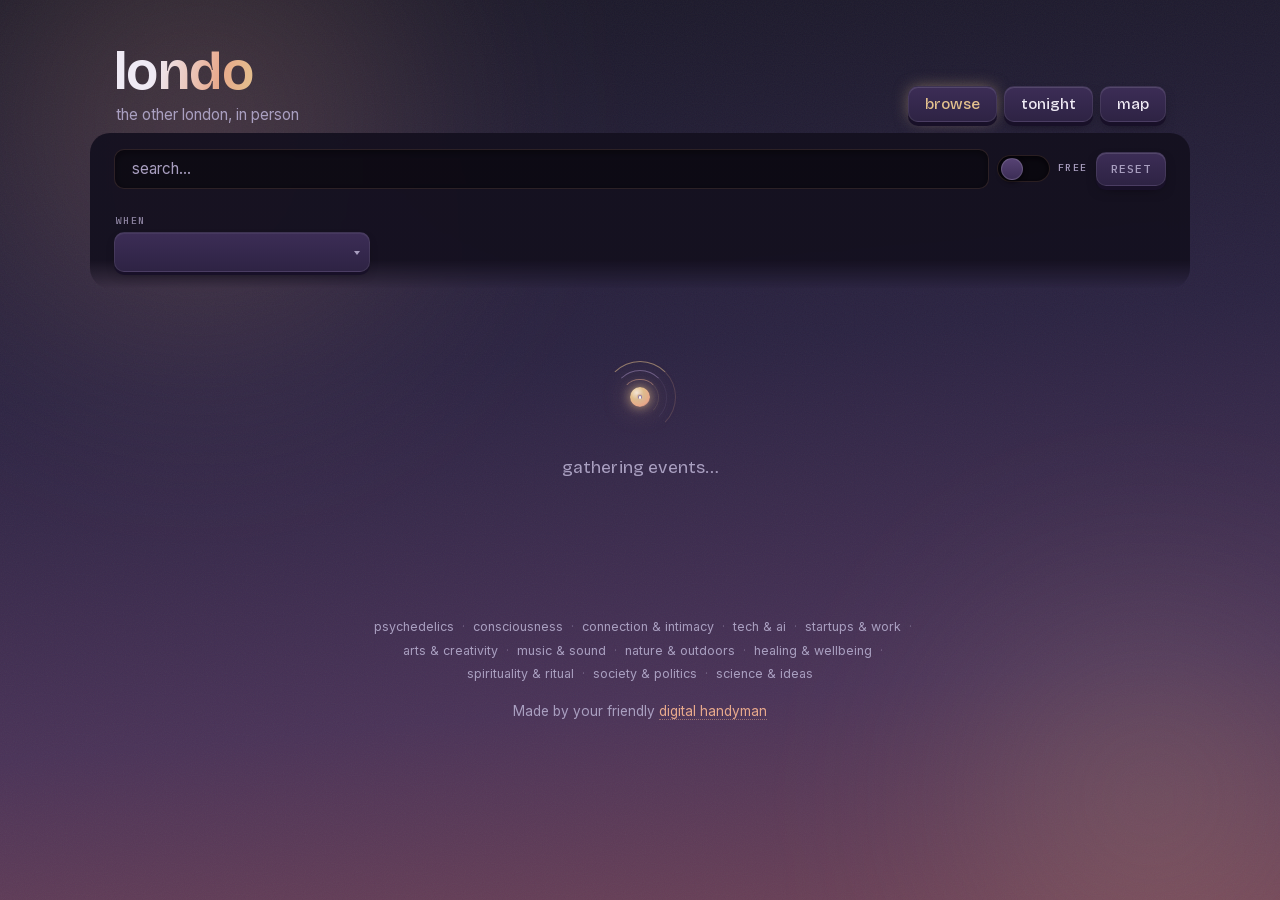
==== commit ce911b47: "Replace the chip tapes and day strip with four dropdowns Three rows of controls stood between the he" ====
--- a/web/index.html
+++ b/web/index.html
@@ -91,33 +91,32 @@
           </div>
         </div>
       </div>
-
-      <div class="unit unit-grow">
-        <div class="ticker-shell">
-          <div class="ticker" id="week-strip">
-            <!-- day cells rendered from live data -->
-          </div>
-          <div class="ticker-fixed" id="range-ticks">
-            <button class="tick" data-day="7">7<small>days</small></button>
-            <button class="tick" data-day="30">30<small>days</small></button>
-          </div>
-        </div>
-      </div>
     </div>
 
-    <div class="controls-row unit" id="topic-unit" hidden>
-      <div class="tape-shell">
-        <div class="tape-fixed" id="topic-anchor">
-          <!-- the "anything" token stays put -->
-        </div>
-        <div class="tape" id="topic-chips">
-          <!-- topic tokens rendered from live data -->
-        </div>
-      </div>
+    <div class="controls-row fields" id="filter-fields">
+      <label class="field" id="field-when">
+        <span class="legend">when</span>
+        <select id="filter-when" aria-label="when"></select>
+      </label>
+      <label class="field" id="field-topic" hidden>
+        <span class="legend">what</span>
+        <select id="filter-topic" aria-label="what it's about"></select>
+      </label>
+      <label class="field" id="field-modality" hidden>
+        <span class="legend">modality</span>
+        <select id="filter-modality" aria-label="modality"></select>
+      </label>
+      <label class="field" id="field-vibe" hidden>
+        <span class="legend">vibe</span>
+        <select id="filter-vibe" aria-label="vibe"></select>
+      </label>
     </div>
   </div>
 
   <!-- our next event + this week's picks, populated from SITE.featured/SITE.curated -->
+  <!-- "new to this? read about …" when one practice chip is lit -->
+  <p class="practice-guide" id="practice-guide" hidden></p>
+
   <div id="spotlight" hidden></div>
 
   <main id="events">
--- a/web/styles.css
+++ b/web/styles.css
@@ -610,6 +610,132 @@
 
 .token.spent .token-count { opacity: 0.75; }
 
+/* --- the bench: four dropdowns ---
+   One row in place of the day strip and the chip tapes it grew. Native
+   <select> so a phone gives its own picker and the keyboard works for
+   free; the keycap tokens do the styling so it still reads as part of
+   the same instrument. */
+
+.controls-row.fields {
+  gap: 0.5rem;
+  align-items: flex-end;
+}
+
+/* with the ticker gone this row is empty on a filtered site */
+.controls-row.bench:empty {
+  display: none;
+}
+
+.field {
+  position: relative;
+  flex: 1 1 0;
+  max-width: 16rem;
+  min-width: 0;
+  display: flex;
+  flex-direction: column;
+  gap: 0.15rem;
+}
+
+.field .legend {
+  padding-left: 0.1rem;
+  opacity: 0.8;
+}
+
+.field select {
+  width: 100%;
+  min-width: 0;
+  height: 2.5rem;
+  padding: 0 1.7rem 0 0.7rem;
+  font-family: var(--mono);
+  font-size: 0.78rem;
+  color: var(--ink);
+  background: linear-gradient(180deg, var(--key-lit), var(--key-face));
+  border: 1px solid rgba(255, 255, 255, 0.08);
+  border-radius: 10px;
+  box-shadow:
+    0 3px 0 var(--key-side),
+    0 5px 12px -6px rgba(0, 0, 0, 0.65),
+    inset 0 1px 0 rgba(255, 255, 255, 0.06);
+  appearance: none;
+  -webkit-appearance: none;
+  cursor: pointer;
+  text-overflow: ellipsis;
+  transition: color 0.12s, border-color 0.12s;
+}
+
+/* the caret, drawn rather than shipped: one less asset to cache */
+.field::after {
+  content: "";
+  position: absolute;
+  right: 0.65rem;
+  bottom: 1.05rem;
+  width: 0;
+  height: 0;
+  border-left: 3.5px solid transparent;
+  border-right: 3.5px solid transparent;
+  border-top: 4.5px solid currentColor;
+  color: var(--ink-dim);
+  pointer-events: none;
+}
+
+.field select:focus-visible {
+  outline: 2px solid var(--mauve);
+  outline-offset: 2px;
+}
+
+/* a field at rest is quiet; a narrowed one carries the accent */
+.field.lit select {
+  color: var(--gold);
+  border-color: rgba(227, 192, 141, 0.5);
+}
+
+.field.lit::after {
+  color: var(--gold);
+}
+
+/* nothing behind this door in the current window — still choosable, it
+   opens the "try a wider look" path, just not advertised */
+.field option.spent {
+  opacity: 0.5;
+}
+
+@media (max-width: 560px) {
+  /* two by two rather than four squeezed columns */
+  .field {
+    flex: 1 1 calc(50% - 0.5rem);
+    max-width: none;
+  }
+
+  .field select {
+    height: 2.75rem; /* a thumb-sized target */
+    font-size: 0.8rem;
+  }
+
+  .field::after {
+    bottom: 1.15rem;
+  }
+}
+
+/* "new to this? read about cacao ceremonies" under the bench */
+.practice-guide {
+  max-width: var(--page-max);
+  margin: 0.2rem auto 0;
+  padding: 0 1.5rem;
+  font-family: var(--mono);
+  font-size: 0.74rem;
+  color: var(--ink-dim);
+}
+
+.practice-guide a {
+  color: var(--mauve);
+  text-decoration: none;
+  border-bottom: 1px solid rgba(157, 127, 209, 0.4);
+}
+
+.practice-guide a:hover {
+  color: var(--ink);
+}
+
 /* a live search reaches past the chosen day, so the strip stands down */
 .ticker-shell.standing-by {
   opacity: 0.45;
@@ -1202,6 +1328,110 @@
   text-align: center;
   color: var(--ink-dim);
   font-size: 0.85rem;
+}
+
+/* topic and category listings lay events out as the main page does —
+   the same day-grouped card grid at the same width; the intro copy
+   keeps its reading measure (.static-intro) */
+.static-listing .static-header,
+.static-listing .static-main,
+.static-listing .static-footer {
+  max-width: var(--page-max);
+}
+
+.static-listing .static-list-head {
+  margin-bottom: 0.5rem;
+}
+
+/* the main page's topic chips, as links */
+.static-topics {
+  display: flex;
+  flex-wrap: wrap;
+  gap: 0.35rem;
+  margin: 0.2rem 0 1.6rem;
+}
+
+.static-topics .token,
+.static-topics .token:link,
+.static-topics .token:visited {
+  display: inline-block;
+  text-decoration: none;
+}
+
+.static-topics .token:hover {
+  color: var(--ink);
+  border-color: rgba(255, 255, 255, 0.2);
+}
+
+.static-topics .token.lit:hover {
+  color: var(--gold);
+}
+
+/* date strip: the same instrument as the main page, its ticks jumping
+   to this page's day groups */
+.static-ticker {
+  display: flex;
+  margin: 0 0 1.6rem;
+}
+
+.static-ticker .ticker-shell {
+  flex: 1 1 auto;
+  min-width: 0;
+}
+
+.static-ticker .tick {
+  display: block;
+  text-decoration: none;
+  scroll-margin-top: 1rem;
+}
+
+.static-ticker .tick.spent {
+  opacity: 0.35;
+}
+
+.static-listing .day-group {
+  scroll-margin-top: 1rem;
+}
+
+/* practice pages: the questions, under the listings */
+.static-faq {
+  max-width: 38rem;
+  margin: 3rem 0 0;
+}
+
+.static-faq h2 {
+  margin: 0 0 1.2rem;
+  font-family: var(--display);
+  font-size: 1.25rem;
+  font-weight: 560;
+  letter-spacing: -0.01em;
+}
+
+.static-faq dl {
+  margin: 0;
+}
+
+.static-faq dt {
+  margin: 1.4rem 0 0.45rem;
+  font-family: var(--display);
+  font-size: 1.02rem;
+  font-weight: 560;
+  color: var(--ink);
+}
+
+.static-faq dd {
+  margin: 0;
+  color: var(--ink-dim);
+  font-size: 0.95rem;
+  line-height: 1.65;
+}
+
+.static-listing .day-group:first-of-type .day-heading {
+  margin-top: 1.6rem;
+}
+
+.static-listing .static-back {
+  margin-top: 2.5rem;
 }
 
 .static-footer-home a {
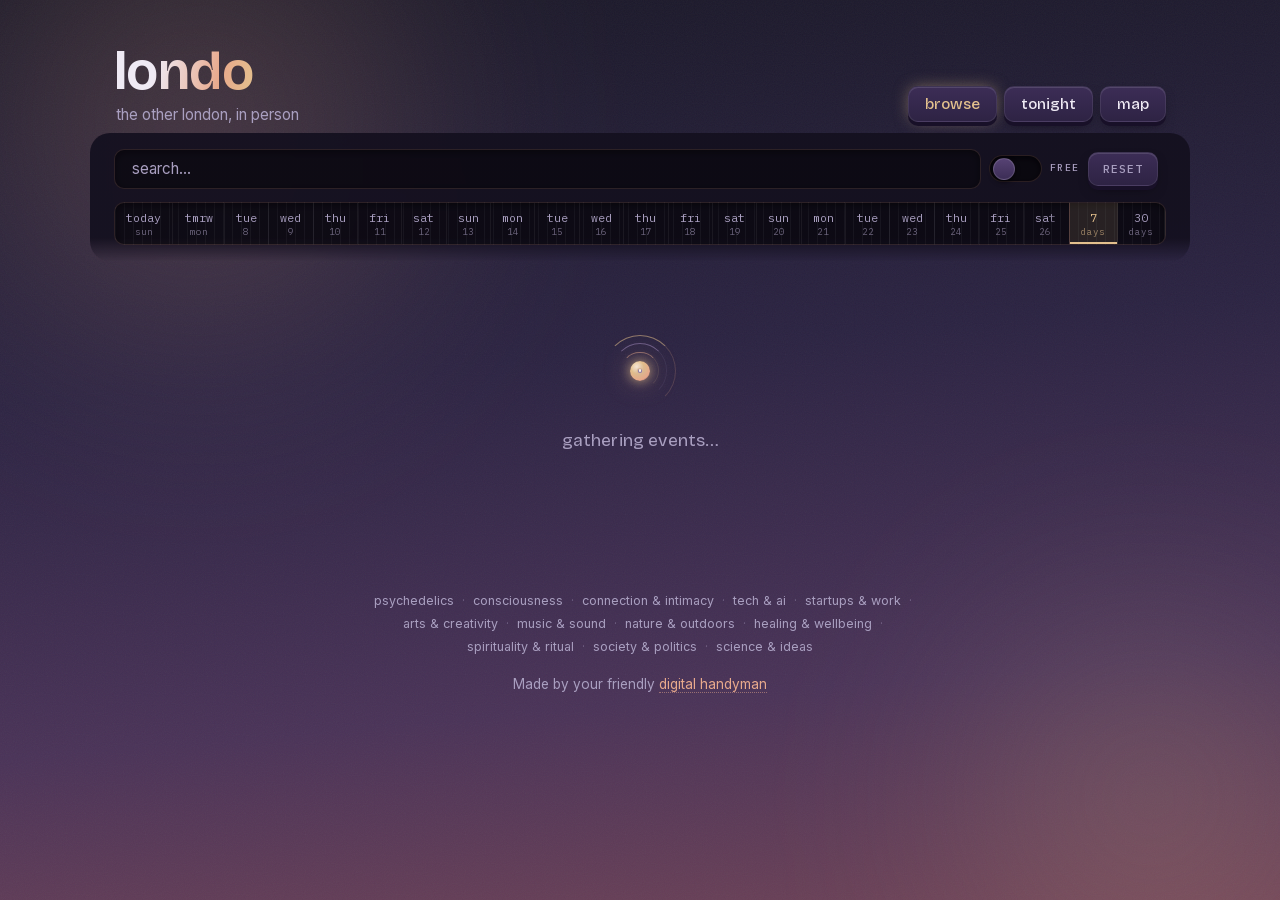
==== commit c95ab447: "Browse first: the date strip returns, refinements move behind a button Four dropdowns gave equal bil" ====
--- a/web/index.html
+++ b/web/index.html
@@ -48,6 +48,10 @@
         <span class="legend">free</span>
       </div>
       <button class="key reset-key" id="reset-filters" title="clear every filter">reset</button>
+      <div class="filters-bar">
+        <button class="key filters-key" id="filters-toggle" type="button" aria-expanded="false" aria-controls="filters-panel" hidden>filters<span class="filters-count"></span></button>
+        <div class="applied-bar" id="filters-summary" hidden></div>
+      </div>
     </div>
 
     <div class="controls-row keys" id="category-pills" hidden>
@@ -91,25 +95,24 @@
           </div>
         </div>
       </div>
+
+      <div class="unit unit-grow">
+        <div class="ticker-shell">
+          <div class="ticker" id="week-strip">
+            <!-- day cells rendered from live data -->
+          </div>
+          <div class="ticker-fixed" id="range-ticks">
+            <button class="tick" data-day="7">7<small>days</small></button>
+            <button class="tick" data-day="30">30<small>days</small></button>
+          </div>
+        </div>
+      </div>
+
     </div>
 
-    <div class="controls-row fields" id="filter-fields">
-      <label class="field" id="field-when">
-        <span class="legend">when</span>
-        <select id="filter-when" aria-label="when"></select>
-      </label>
-      <label class="field" id="field-topic" hidden>
-        <span class="legend">what</span>
-        <select id="filter-topic" aria-label="what it's about"></select>
-      </label>
-      <label class="field" id="field-modality" hidden>
-        <span class="legend">modality</span>
-        <select id="filter-modality" aria-label="modality"></select>
-      </label>
-      <label class="field" id="field-vibe" hidden>
-        <span class="legend">vibe</span>
-        <select id="filter-vibe" aria-label="vibe"></select>
-      </label>
+    <!-- refinements, shut until asked for: most visits are a browse -->
+    <div class="controls-row filters-panel" id="filters-panel" hidden>
+      <!-- one row of chips per facet, filled in from the loaded events -->
     </div>
   </div>
 
--- a/web/styles.css
+++ b/web/styles.css
@@ -610,109 +610,129 @@
 
 .token.spent .token-count { opacity: 0.75; }
 
-/* --- the bench: four dropdowns ---
-   One row in place of the day strip and the chip tapes it grew. Native
-   <select> so a phone gives its own picker and the keyboard works for
-   free; the keycap tokens do the styling so it still reads as part of
-   the same instrument. */
-
-.controls-row.fields {
-  gap: 0.5rem;
-  align-items: flex-end;
-}
-
-/* with the ticker gone this row is empty on a filtered site */
-.controls-row.bench:empty {
-  display: none;
-}
-
-.field {
-  position: relative;
-  flex: 1 1 0;
-  max-width: 16rem;
+/* --- refinements: one button, one panel ---
+   The date strip and search are the resting state; what / modality /
+   vibe live behind this, because most visits are a browse rather than a
+   refinement. What is chosen stays on screen as applied chips, so a
+   filtered list never looks like the whole list. */
+
+.filters-key {
+  font-family: var(--mono);
+  font-size: 0.72rem;
+  letter-spacing: 0.1em;
+  text-transform: uppercase;
+  color: var(--ink-dim);
+  padding: 0.52rem 0.85rem;
+}
+
+.filters-key:hover { color: var(--peach); }
+
+.filters-key.lit { color: var(--gold); }
+
+.filters-count { margin-left: 0.35rem; }
+
+/* the attribute would lose to display:flex, so say it explicitly */
+.applied-bar[hidden] { display: none; }
+
+/* the key and what it has applied travel together: inline at the end of
+   the search row on a desktop, a line of their own on a phone */
+.filters-bar {
+  display: flex;
+  flex: 0 1 auto;
   min-width: 0;
-  display: flex;
+  flex-wrap: wrap;
+  align-items: center;
+  gap: 0.35rem;
+}
+
+.applied-bar {
+  display: flex;
+  flex: 0 1 auto;
+  min-width: 0;
+  flex-wrap: wrap;
+  gap: 0.35rem;
+  align-items: center;
+}
+
+.applied {
+  display: inline-flex;
+  align-items: center;
+  gap: 0.35rem;
+  font-family: var(--mono);
+  font-size: 0.7rem;
+  color: var(--gold);
+  background: rgba(227, 192, 141, 0.1);
+  border: 1px solid rgba(227, 192, 141, 0.5);
+  border-radius: 999px;
+  padding: 0.3rem 0.6rem;
+  cursor: pointer;
+}
+
+.applied:hover { color: var(--ink); }
+
+.applied-x { opacity: 0.7; font-size: 0.9rem; line-height: 1; }
+
+.filters-panel {
   flex-direction: column;
-  gap: 0.15rem;
-}
-
-.field .legend {
-  padding-left: 0.1rem;
-  opacity: 0.8;
-}
-
-.field select {
-  width: 100%;
+  align-items: stretch;
+  gap: 0.6rem;
+  padding: 0.2rem 0 0.1rem;
+}
+
+.facet-row {
+  display: flex;
+  align-items: baseline;
+  gap: 0.6rem;
   min-width: 0;
-  height: 2.5rem;
-  padding: 0 1.7rem 0 0.7rem;
-  font-family: var(--mono);
-  font-size: 0.78rem;
-  color: var(--ink);
-  background: linear-gradient(180deg, var(--key-lit), var(--key-face));
-  border: 1px solid rgba(255, 255, 255, 0.08);
-  border-radius: 10px;
-  box-shadow:
-    0 3px 0 var(--key-side),
-    0 5px 12px -6px rgba(0, 0, 0, 0.65),
-    inset 0 1px 0 rgba(255, 255, 255, 0.06);
-  appearance: none;
-  -webkit-appearance: none;
-  cursor: pointer;
-  text-overflow: ellipsis;
-  transition: color 0.12s, border-color 0.12s;
-}
-
-/* the caret, drawn rather than shipped: one less asset to cache */
-.field::after {
-  content: "";
-  position: absolute;
-  right: 0.65rem;
-  bottom: 1.05rem;
-  width: 0;
-  height: 0;
-  border-left: 3.5px solid transparent;
-  border-right: 3.5px solid transparent;
-  border-top: 4.5px solid currentColor;
-  color: var(--ink-dim);
-  pointer-events: none;
-}
-
-.field select:focus-visible {
-  outline: 2px solid var(--mauve);
-  outline-offset: 2px;
-}
-
-/* a field at rest is quiet; a narrowed one carries the accent */
-.field.lit select {
-  color: var(--gold);
-  border-color: rgba(227, 192, 141, 0.5);
-}
-
-.field.lit::after {
-  color: var(--gold);
-}
-
-/* nothing behind this door in the current window — still choosable, it
-   opens the "try a wider look" path, just not advertised */
-.field option.spent {
+}
+
+.facet-legend {
+  flex: 0 0 4.5rem;
+  padding-top: 0.35rem;
+}
+
+.facet-chips {
+  display: flex;
+  flex-wrap: wrap;
+  gap: 0.35rem;
+  min-width: 0;
+}
+
+/* 5Rhythms under ecstatic dance: a kind of it, not a peer */
+.token-child {
+  margin-left: 0.5rem;
+}
+
+.token-child::before {
+  content: "— ";
   opacity: 0.5;
 }
 
+@media (max-width: 640px) {
+  /* the filters key and what it has applied take the line under the
+     search box rather than squeezing it out of the row */
+  .filters-bar {
+    flex: 1 0 100%;
+  }
+
+  .filters-key {
+    padding: 0.4rem 0.7rem;
+    font-size: 0.76rem;
+  }
+}
+
 @media (max-width: 560px) {
-  /* two by two rather than four squeezed columns */
-  .field {
-    flex: 1 1 calc(50% - 0.5rem);
-    max-width: none;
+  .facet-row {
+    flex-direction: column;
+    align-items: stretch;
+    gap: 0.3rem;
   }
 
-  .field select {
-    height: 2.75rem; /* a thumb-sized target */
-    font-size: 0.8rem;
-  }
-
-  .field::after {
-    bottom: 1.15rem;
+  .facet-legend { flex: none; padding-top: 0; }
+
+  .facet-chips .token,
+  .applied {
+    padding: 0.5rem 0.7rem; /* thumb-sized */
   }
 }
 
@@ -1821,8 +1841,9 @@
     gap: 0.55rem;
   }
 
-  /* search + free switch + reset stay on one line */
-  .controls > .controls-row:first-child { flex-wrap: nowrap; }
+  /* search, free, reset and the filters key stay on one line; the
+     applied chips wrap under them (see .applied-bar below) */
+  .controls > .controls-row:first-child { flex-wrap: wrap; }
 
   #search {
     flex: 1 1 120px;
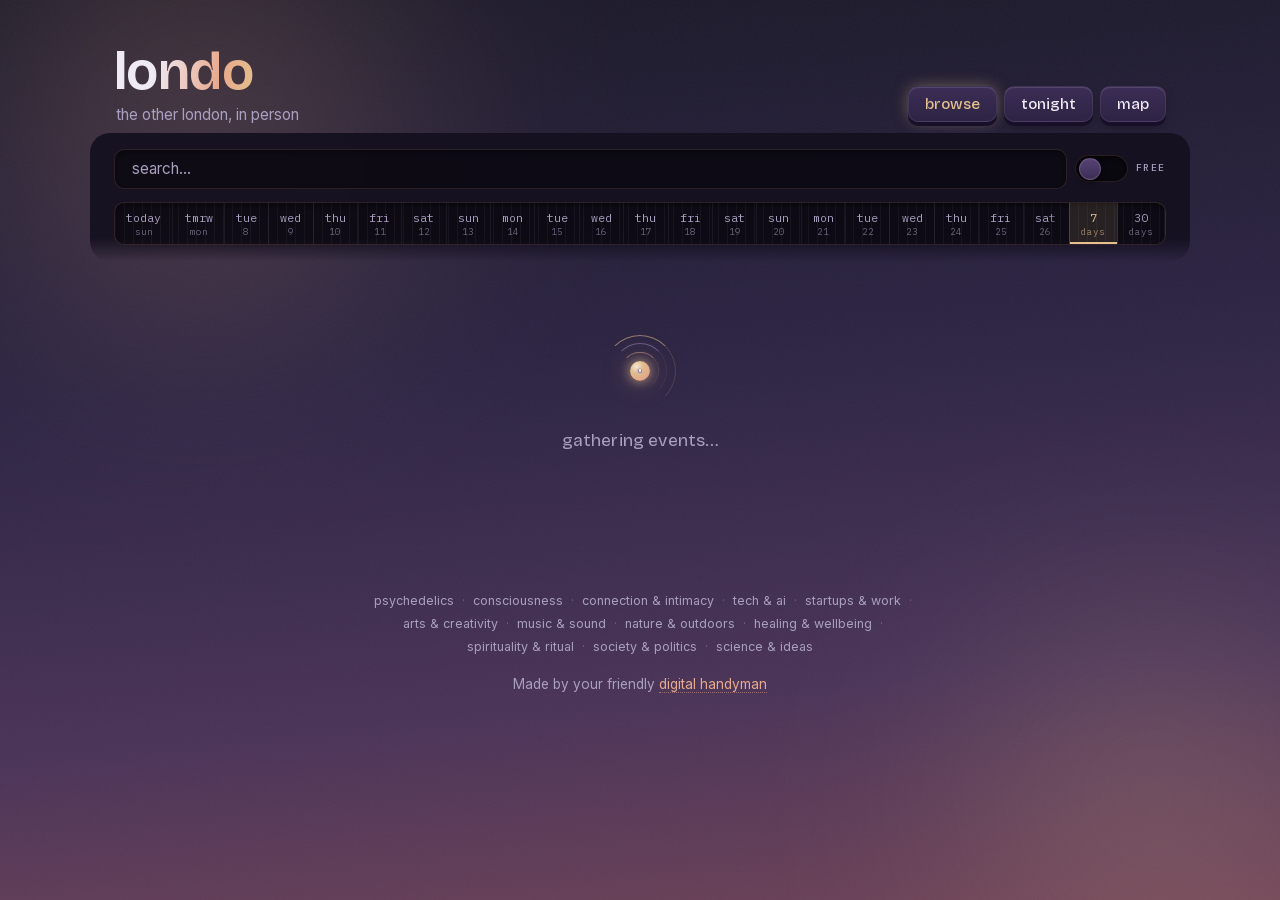
==== commit c76be1ea: "Fit the filters key on the top row, and give the static pages the same key The applied chips are gon" ====
--- a/web/index.html
+++ b/web/index.html
@@ -47,11 +47,7 @@
         </label>
         <span class="legend">free</span>
       </div>
-      <button class="key reset-key" id="reset-filters" title="clear every filter">reset</button>
-      <div class="filters-bar">
-        <button class="key filters-key" id="filters-toggle" type="button" aria-expanded="false" aria-controls="filters-panel" hidden>filters<span class="filters-count"></span></button>
-        <div class="applied-bar" id="filters-summary" hidden></div>
-      </div>
+      <button class="key filters-key" id="filters-toggle" type="button" aria-expanded="false" aria-controls="filters-panel" hidden>filters<span class="filters-count"></span></button>
     </div>
 
     <div class="controls-row keys" id="category-pills" hidden>
@@ -113,6 +109,9 @@
     <!-- refinements, shut until asked for: most visits are a browse -->
     <div class="controls-row filters-panel" id="filters-panel" hidden>
       <!-- one row of chips per facet, filled in from the loaded events -->
+      <div class="filters-foot">
+        <button class="key reset-key" id="reset-filters" title="clear every filter">clear all</button>
+      </div>
     </div>
   </div>
 
--- a/web/styles.css
+++ b/web/styles.css
@@ -631,47 +631,6 @@
 
 .filters-count { margin-left: 0.35rem; }
 
-/* the attribute would lose to display:flex, so say it explicitly */
-.applied-bar[hidden] { display: none; }
-
-/* the key and what it has applied travel together: inline at the end of
-   the search row on a desktop, a line of their own on a phone */
-.filters-bar {
-  display: flex;
-  flex: 0 1 auto;
-  min-width: 0;
-  flex-wrap: wrap;
-  align-items: center;
-  gap: 0.35rem;
-}
-
-.applied-bar {
-  display: flex;
-  flex: 0 1 auto;
-  min-width: 0;
-  flex-wrap: wrap;
-  gap: 0.35rem;
-  align-items: center;
-}
-
-.applied {
-  display: inline-flex;
-  align-items: center;
-  gap: 0.35rem;
-  font-family: var(--mono);
-  font-size: 0.7rem;
-  color: var(--gold);
-  background: rgba(227, 192, 141, 0.1);
-  border: 1px solid rgba(227, 192, 141, 0.5);
-  border-radius: 999px;
-  padding: 0.3rem 0.6rem;
-  cursor: pointer;
-}
-
-.applied:hover { color: var(--ink); }
-
-.applied-x { opacity: 0.7; font-size: 0.9rem; line-height: 1; }
-
 .filters-panel {
   flex-direction: column;
   align-items: stretch;
@@ -679,6 +638,11 @@
   padding: 0.2rem 0 0.1rem;
 }
 
+.filters-foot {
+  display: flex;
+  justify-content: flex-end;
+}
+
 .facet-row {
   display: flex;
   align-items: baseline;
@@ -709,12 +673,8 @@
 }
 
 @media (max-width: 640px) {
-  /* the filters key and what it has applied take the line under the
-     search box rather than squeezing it out of the row */
-  .filters-bar {
-    flex: 1 0 100%;
-  }
-
+  /* room for the filters key on the top row: the search box gives it
+     up, and "clear all" moved inside the panel */
   .filters-key {
     padding: 0.4rem 0.7rem;
     font-size: 0.76rem;
@@ -1364,6 +1324,33 @@
 }
 
 /* the main page's topic chips, as links */
+/* the home page's filters key and panel, in <details> form */
+.static-filters {
+  margin: 0.2rem 0 1.2rem;
+}
+
+.static-filters > summary {
+  display: inline-block;
+  list-style: none;
+  user-select: none;
+}
+
+.static-filters > summary::-webkit-details-marker {
+  display: none;
+}
+
+.static-filters[open] > summary {
+  color: var(--gold);
+}
+
+.static-filters .filters-panel {
+  display: flex;
+  flex-direction: column;
+  align-items: flex-start;
+  gap: 0.6rem;
+  padding: 0.9rem 0 0.2rem;
+}
+
 .static-topics {
   display: flex;
   flex-wrap: wrap;
@@ -1373,16 +1360,21 @@
 
 .static-topics .token,
 .static-topics .token:link,
-.static-topics .token:visited {
+.static-topics .token:visited,
+.static-filters .token,
+.static-filters .token:link,
+.static-filters .token:visited {
   display: inline-block;
   text-decoration: none;
 }
 
+.static-filters .token:hover,
 .static-topics .token:hover {
   color: var(--ink);
   border-color: rgba(255, 255, 255, 0.2);
 }
 
+.static-filters .token.lit:hover,
 .static-topics .token.lit:hover {
   color: var(--gold);
 }
@@ -1846,7 +1838,7 @@
   .controls > .controls-row:first-child { flex-wrap: wrap; }
 
   #search {
-    flex: 1 1 120px;
+    flex: 1 1 90px;
     min-width: 0;
     font-size: 1rem; /* >=16px stops iOS zooming on focus */
     height: 2.25rem;
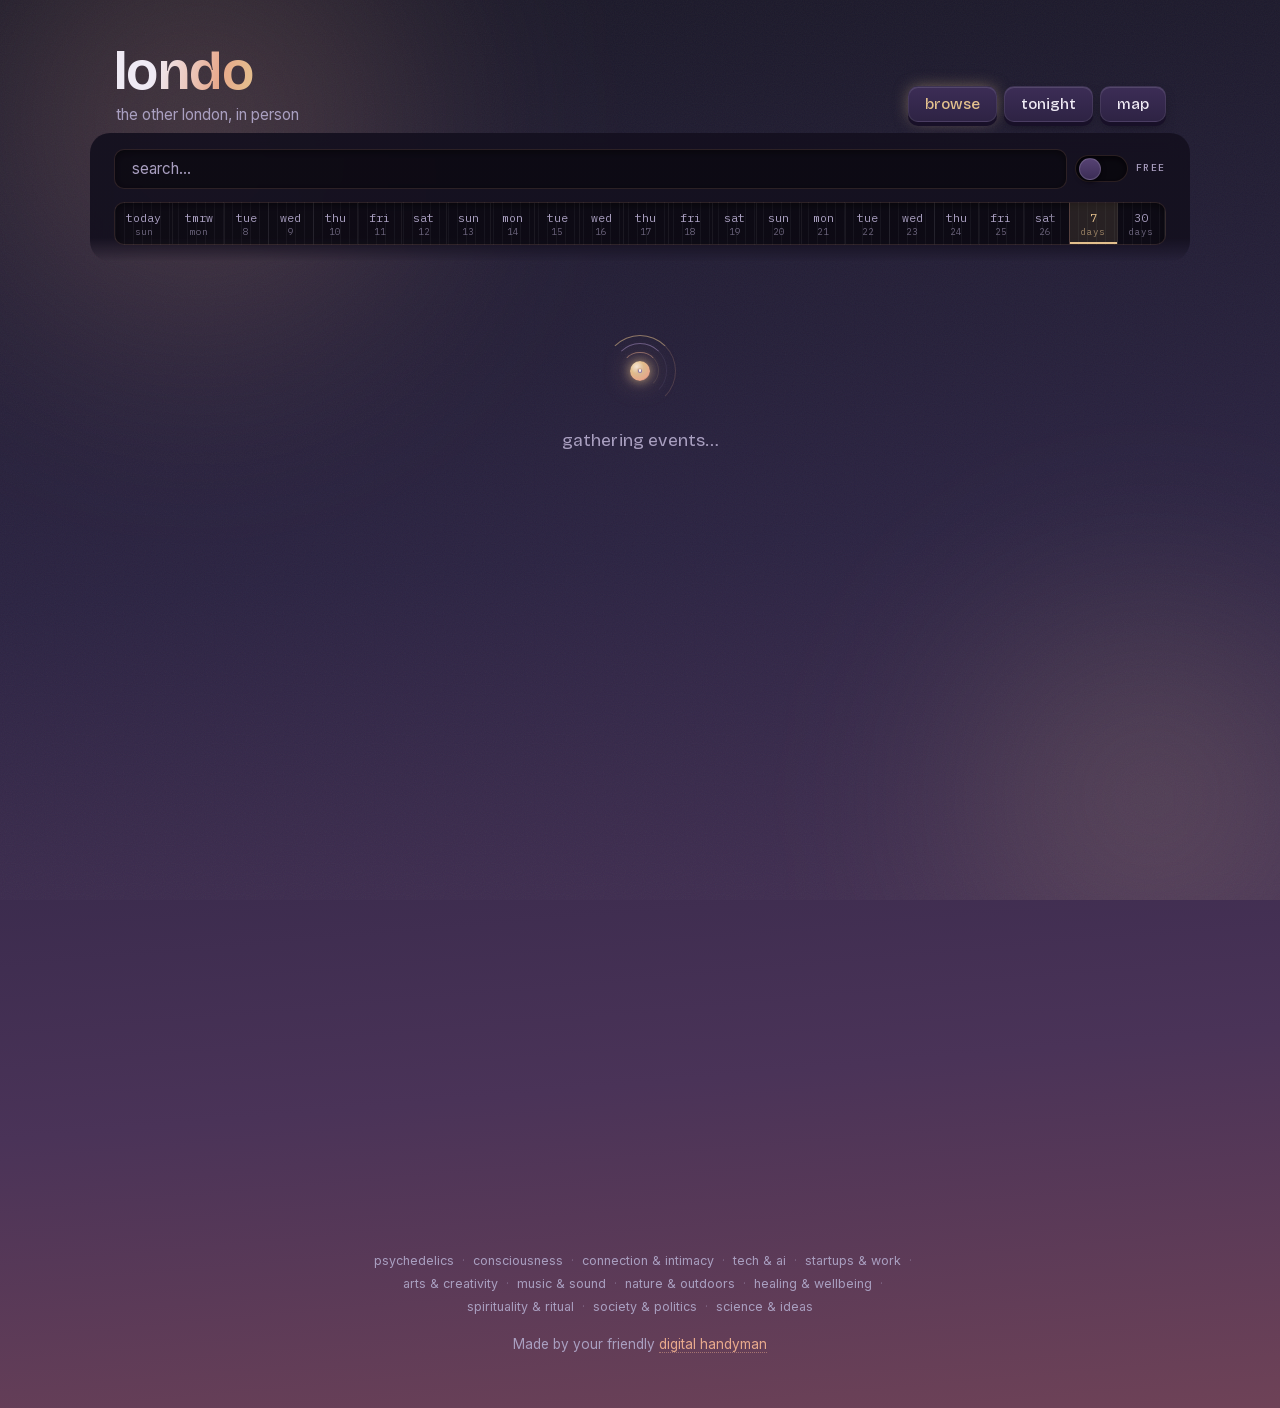
==== commit 44920834: "Stop reloading every first visit, and hold the spotlight's space clients.claim() fires controllercha" ====
--- a/web/index.html
+++ b/web/index.html
@@ -3,6 +3,10 @@
 <head>
   <meta charset="utf-8">
   <meta name="viewport" content="width=device-width, initial-scale=1, viewport-fit=cover">
+  <!-- warm the two origins the first screen waits on: the events API
+       (config.js SUPABASE_URL; CORS, hence crossorigin) and the image proxy -->
+  <link rel="preconnect" href="https://nhjovwymgfsukpdgvajd.supabase.co" crossorigin>
+  <link rel="preconnect" href="https://wsrv.nl">
   <title>londo — the other london, in person</title>
   <meta name="theme-color" content="#14101f">
   <meta name="description" content="The other london, in person — gatherings that connect and inspire, from ecstatic dance to AI salons, breathwork to philosophy nights.">
@@ -110,7 +114,11 @@
     <div class="controls-row filters-panel" id="filters-panel" hidden>
       <!-- one row of chips per facet, filled in from the loaded events -->
       <div class="filters-foot">
-        <button class="key reset-key" id="reset-filters" title="clear every filter">clear all</button>
+        <button class="filters-expand" id="filters-expand" type="button" hidden>expand to next 30 days</button>
+        <span class="filters-foot-keys">
+          <button class="key reset-key" id="reset-filters" title="clear every filter">clear all</button>
+          <button class="key filters-close" id="filters-close" type="button">close</button>
+        </span>
       </div>
     </div>
   </div>
--- a/web/styles.css
+++ b/web/styles.css
@@ -640,8 +640,32 @@
 
 .filters-foot {
   display: flex;
-  justify-content: flex-end;
-}
+  flex-wrap: wrap;
+  align-items: center;
+  justify-content: space-between;
+  gap: 0.5rem;
+  padding-top: 0.2rem;
+}
+
+.filters-foot-keys {
+  display: flex;
+  gap: 0.5rem;
+  margin-left: auto; /* holds the right edge when the link is hidden */
+}
+
+/* a text link, not a key: it widens the view rather than filtering it */
+.filters-expand {
+  background: none;
+  border: none;
+  padding: 0;
+  font-family: var(--mono);
+  font-size: 0.72rem;
+  color: var(--mauve);
+  border-bottom: 1px solid rgba(157, 127, 209, 0.4);
+  cursor: pointer;
+}
+
+.filters-expand:hover { color: var(--ink); }
 
 .facet-row {
   display: flex;
@@ -749,6 +773,9 @@
   gap: 1.35rem;
   padding: 4rem 0 3.5rem;
   animation: none;
+  /* keeps the footer below the fold until events arrive, so the list
+     growing in doesn't count as the footer jumping (layout shift) */
+  min-height: 100vh;
 }
 
 .loading-msg {
@@ -1661,6 +1688,80 @@
   color: var(--peach);
 }
 
+/* organiser pages: the host's own site, under the intro; and the two
+   way-out links at the foot sit together */
+.static-listing .static-org-site,
+.static-listing .static-back + .static-back {
+  margin-top: 0.9rem;
+}
+
+/* organiser pages: what they've hosted — quiet lines, not cards, so
+   nothing here reads as something still on */
+.static-past {
+  max-width: 38rem;
+  margin: 3rem 0 0;
+  color: var(--ink-dim);
+}
+
+.static-past h2 {
+  margin: 0 0 0.8rem;
+  font-family: var(--display);
+  font-size: 1.05rem;
+  font-weight: 560;
+  letter-spacing: -0.01em;
+}
+
+.static-past ul {
+  margin: 0;
+  padding: 0;
+  list-style: none;
+  font-size: 0.9rem;
+  line-height: 1.5;
+  opacity: 0.8;
+}
+
+.static-past li {
+  padding: 0.35rem 0;
+  border-top: 1px solid var(--edge-soft, rgba(127, 127, 127, 0.18));
+}
+
+.static-past time {
+  font-variant-numeric: tabular-nums;
+}
+
+/* /o/: every host, busiest first */
+.static-hosts {
+  max-width: 38rem;
+  margin: 1.4rem 0 0;
+  padding: 0;
+  list-style: none;
+}
+
+.static-hosts li {
+  display: flex;
+  justify-content: space-between;
+  align-items: baseline;
+  gap: 1rem;
+  padding: 0.55rem 0;
+  border-top: 1px solid var(--edge-soft, rgba(127, 127, 127, 0.18));
+}
+
+.static-hosts a {
+  color: var(--ink);
+  text-decoration: none;
+  font-weight: 500;
+}
+
+.static-hosts a:hover {
+  color: var(--peach);
+}
+
+.static-hosts-count {
+  flex: none;
+  color: var(--ink-dim);
+  font-size: 0.85rem;
+}
+
 .static-list-head {
   margin-bottom: 1.6rem;
 }
@@ -1880,15 +1981,27 @@
   /* day headings float at the top while scrolling that day's events */
   .day-group { margin-top: 1.4rem; }
 
+  /* a slim bar rather than a headline: it only has to mark where one
+     day ends and the next begins, and it's on screen the whole way
+     down that day's events */
   .day-heading {
     position: sticky;
     top: env(safe-area-inset-top, 0);
     z-index: 5;
-    margin: 0 -1.5rem 0.9rem;
-    padding: 0.65rem 1.5rem 0.55rem;
+    margin: 0 -1.5rem 0.75rem;
+    padding: 0.4rem 1.5rem 0.35rem;
+    gap: 0.45rem;
+    font-size: 0.95rem;
     background: rgba(20, 16, 31, 0.88);
     backdrop-filter: blur(8px);
     -webkit-backdrop-filter: blur(8px);
+    /* a tinted hairline, so the band reads as a divider in both themes */
+    border-bottom: 1px solid rgba(227, 192, 141, 0.22);
+  }
+
+  /* the hairline does the work the trailing rule did */
+  .day-heading::after {
+    display: none;
   }
 }
 
@@ -2044,6 +2157,31 @@
   color: #fff;
   background: var(--peach);
 }
+/* a rest from the picks, top-right of the section */
+#spotlight {
+  position: relative;
+}
+
+.spotlight-close {
+  position: absolute;
+  top: -0.1rem;
+  right: 1.2rem;
+  z-index: 2;
+  width: 1.6rem;
+  height: 1.6rem;
+  border: none;
+  border-radius: 50%;
+  background: transparent;
+  color: var(--ink-dim);
+  font-size: 1.15rem;
+  line-height: 1;
+  cursor: pointer;
+}
+
+.spotlight-close:hover {
+  color: var(--ink);
+}
+
 .install-hint-close {
   flex: none;
   width: 1.9rem;
